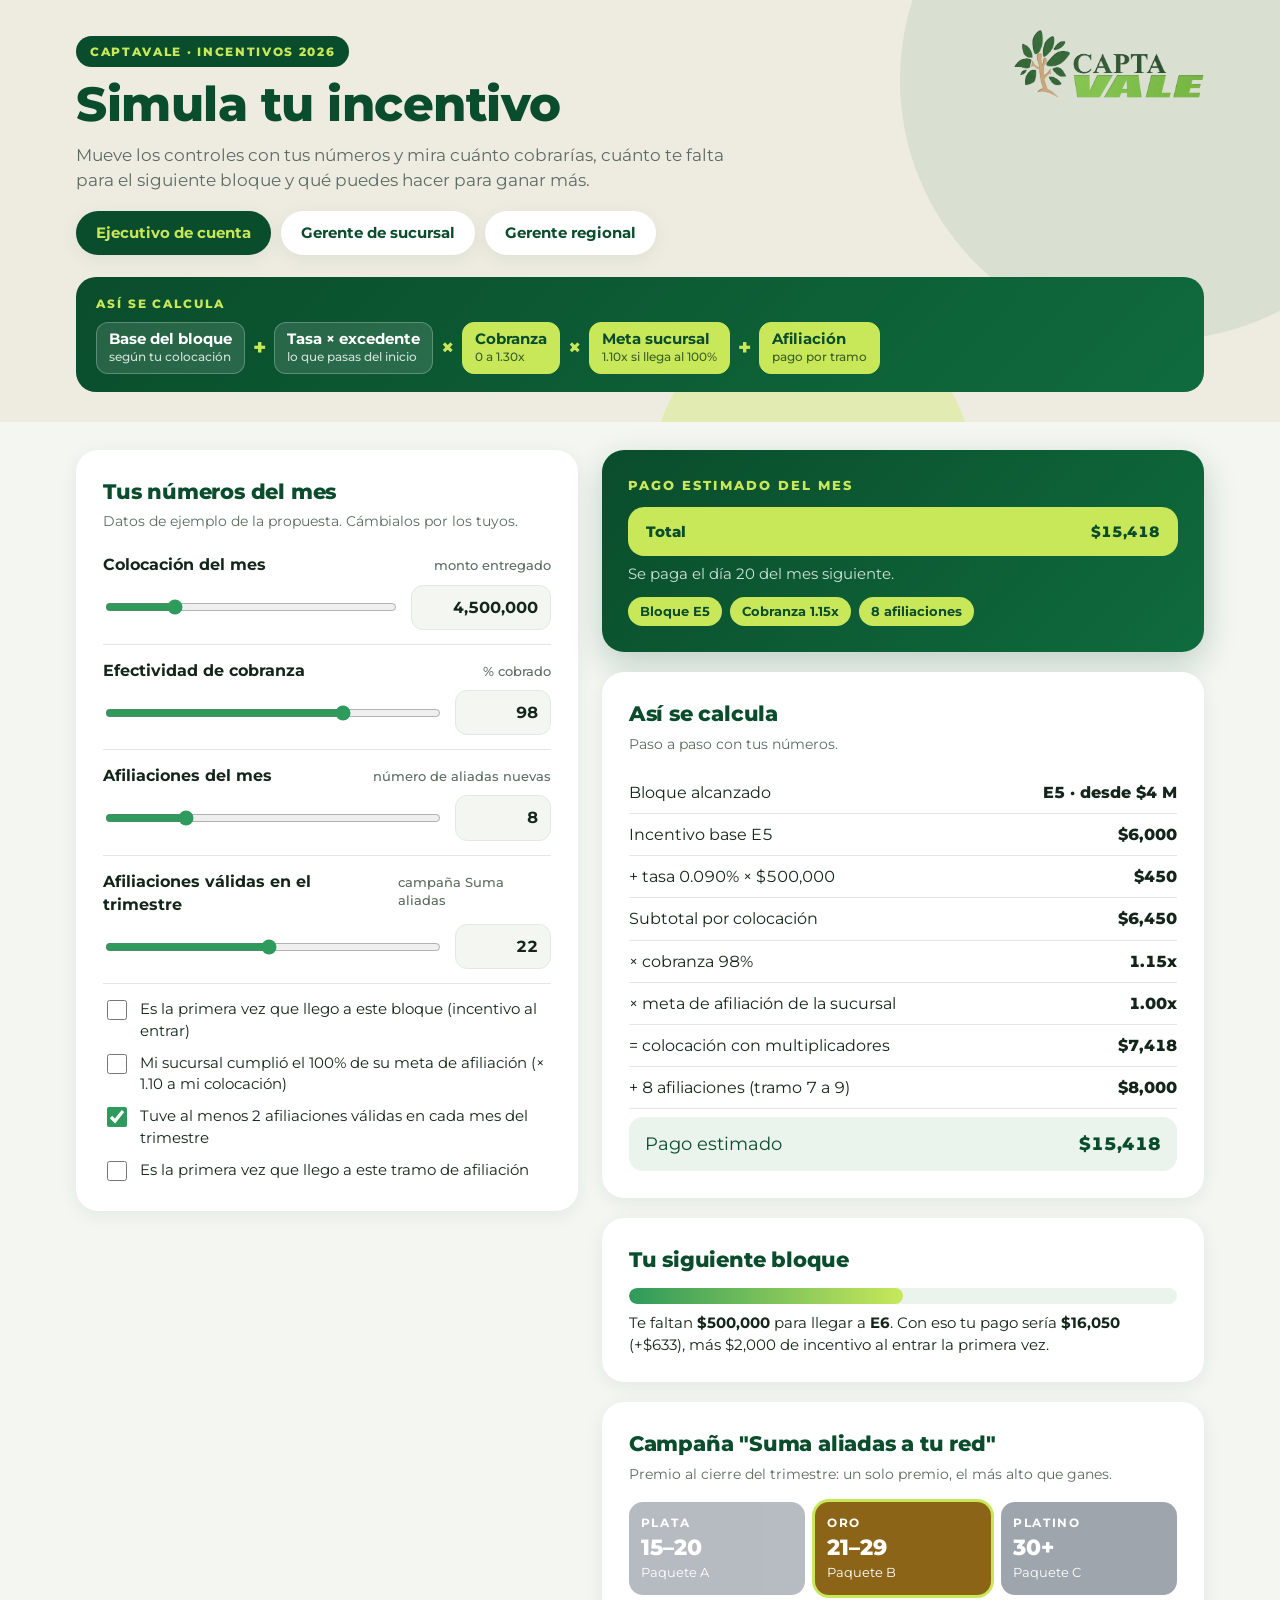
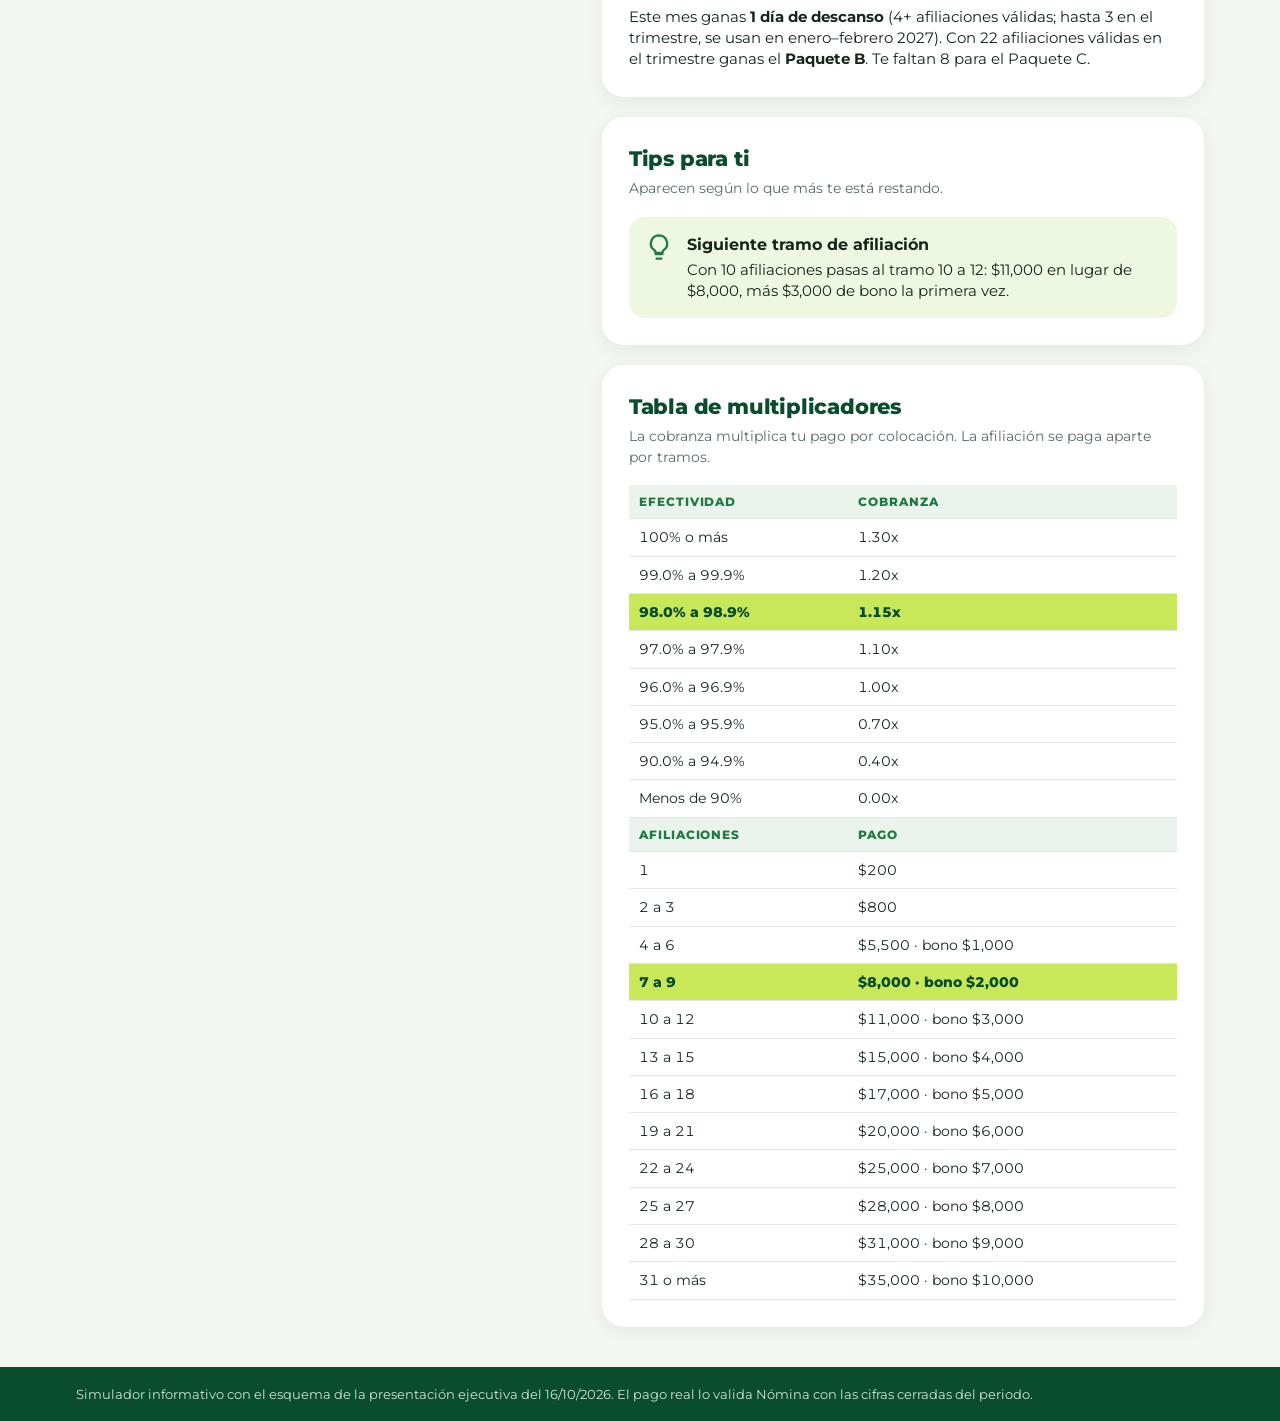
==== index.html @ 17f39220 "Actualiza simulador al esquema del 16/10/2026 y nuevo diseño - Prefijo R para bloques del regional y" ====
<!doctype html>
<html lang="es">
<head>
<meta charset="utf-8">
<meta name="viewport" content="width=device-width, initial-scale=1, viewport-fit=cover">
<title>Simulador Captavale</title>
<meta name="claude:viewport-fit-sides" content="cover">
<link rel="preconnect" href="https://fonts.googleapis.com">
<link rel="stylesheet" href="https://fonts.googleapis.com/css2?family=Montserrat:wght@400;500;600;700;800&display=swap">
<style>
/* Look de las infografías Captavale: encabezado crema con círculos y logo, fórmula en barra verde, tarjetas blancas con sombra suave y resultado tipo recibo. */
:root{
  --deep:#0A4D2C; --brand-2:#1F7A45; --mid:#2E9A5B; --lime:#C8E85A; --cream:#EEECE1; --on-brand:#FFFFFF; --on-brand-soft:#CFE3D6;
  --bg:#F3F6F1; --surface:#FFFFFF; --surface-2:#EAF4EC; --ink:#14261B; --muted:#5B6B62; --line:#E3E9E2; --title:#0A4D2C;
  --good:#1E7B4B; --warn:#8A5A00; --warn-bg:#FCEFD6; --bad:#B42318; --bad-bg:#FDECEA; --tip-bg:#EEF7E0; --shadow:0 4px 18px rgba(10,77,44,.07);
  --font:'Montserrat', 'Segoe UI', system-ui, sans-serif;
}
@media (prefers-color-scheme: dark){:root:not([data-theme="light"]){
  --deep:#0B3A22; --brand-2:#5FD08F; --mid:#3DB56A; --cream:#17281E; --on-brand:#F1F8F3; --on-brand-soft:#A9CDB6;
  --bg:#0C1712; --surface:#13241A; --surface-2:#1B3325; --ink:#E6F2EA; --muted:#9DB8A6; --line:#26412F; --title:#C8E85A;
  --good:#5FD08F; --warn:#F2C46B; --warn-bg:#3A2E12; --bad:#FF8A80; --bad-bg:#3D1A17; --tip-bg:#1F3320; --shadow:none; color-scheme:dark}}
:root[data-theme="dark"]{
  --deep:#0B3A22; --brand-2:#5FD08F; --mid:#3DB56A; --cream:#17281E; --on-brand:#F1F8F3; --on-brand-soft:#A9CDB6;
  --bg:#0C1712; --surface:#13241A; --surface-2:#1B3325; --ink:#E6F2EA; --muted:#9DB8A6; --line:#26412F; --title:#C8E85A;
  --good:#5FD08F; --warn:#F2C46B; --warn-bg:#3A2E12; --bad:#FF8A80; --bad-bg:#3D1A17; --tip-bg:#1F3320; --shadow:none; color-scheme:dark}
*{box-sizing:border-box}
body{background:var(--bg);color:var(--ink);font-family:var(--font);font-size:16px;line-height:1.45}
.wrap{max-width:1160px;margin:0 auto;padding-left:max(16px, env(safe-area-inset-left, 0px));padding-right:max(16px, env(safe-area-inset-right, 0px))}
header{position:relative;background:var(--cream);overflow:hidden}
header .c1{position:absolute;right:-140px;top:-180px;width:520px;height:520px;border-radius:50%;background:var(--brand-2);opacity:.10;pointer-events:none}
header .c2{position:absolute;right:24%;bottom:-210px;width:320px;height:320px;border-radius:50%;background:var(--lime);opacity:.35;pointer-events:none}
header .wrap{position:relative;padding-block:36px 30px;display:flex;flex-direction:column;gap:12px}
.logo{position:absolute;right:max(16px, env(safe-area-inset-right, 0px));top:30px;width:190px;height:auto}
@media (max-width:640px){.logo{position:static;width:150px;order:-1}}
.chip{align-self:flex-start;background:var(--deep);color:var(--lime);font-weight:800;font-size:12px;letter-spacing:.14em;padding:7px 14px;border-radius:999px;text-transform:uppercase}
h1{margin:0;font-size:clamp(30px,4.8vw,48px);font-weight:800;line-height:1.08;letter-spacing:-.5px;color:var(--title);text-wrap:balance;max-width:16ch}
header p{margin:0;color:var(--muted);max-width:60ch;font-size:17px}
.tabs{display:flex;gap:10px;flex-wrap:wrap;margin-top:6px}
.tab{font:inherit;font-weight:700;font-size:15px;border:0;background:var(--surface);color:var(--title);padding:11px 20px;border-radius:999px;cursor:pointer;min-height:44px;box-shadow:var(--shadow)}
.tab[aria-pressed="true"]{background:var(--deep);color:var(--lime)}
.tab:focus-visible,button:focus-visible,input:focus-visible{outline:3px solid var(--mid);outline-offset:2px}
.formula{background:linear-gradient(135deg,#0A4D2C 0%,#0F6B3D 100%);border-radius:20px;padding:18px 20px;color:#fff;margin-top:10px}
.formula .lbl{font-size:12px;font-weight:800;letter-spacing:.16em;color:var(--lime)}
.ftoks{display:flex;align-items:center;flex-wrap:wrap;gap:8px;margin-top:10px}
.tok{background:rgba(255,255,255,.12);border:1.5px solid rgba(255,255,255,.25);border-radius:12px;padding:8px 12px;font-size:14.5px;font-weight:700;line-height:1.2}
.tok small{display:block;font-size:12px;font-weight:500;color:#CFE3D6;margin-top:2px}
.tok.l{background:#C8E85A;color:#0A4D2C;border-color:#C8E85A} .tok.l small{color:#3C5E28}
.op{font-size:22px;font-weight:800;color:#C8E85A}
main .wrap{padding-block:28px 40px;display:grid;grid-template-columns:minmax(0,5fr) minmax(0,6fr);gap:24px;align-items:start}
@media (max-width:820px){main .wrap{grid-template-columns:minmax(0,1fr)}}
.card{background:var(--surface);border-radius:22px;padding:26px;box-shadow:var(--shadow);border:1px solid transparent}
.card h2{margin:0 0 4px;font-size:21px;font-weight:800;color:var(--title);letter-spacing:-.2px}
.hint{margin:0 0 18px;color:var(--muted);font-size:14px}
.field{display:flex;flex-direction:column;gap:8px;padding-block:14px;border-top:1px solid var(--line)}
.field:first-of-type{border-top:0;padding-top:4px}
.field label{font-weight:700;display:flex;justify-content:space-between;gap:12px;align-items:baseline}
.field label small{font-weight:500;color:var(--muted);font-size:13px}
.row{display:flex;gap:12px;align-items:center}
.row input[type=range]{flex:1;min-width:0;accent-color:var(--mid);height:28px}
.num{width:140px;flex:none;font:inherit;font-weight:700;font-variant-numeric:tabular-nums;padding:10px 12px;border-radius:12px;border:1.5px solid var(--line);background:var(--bg);color:var(--ink);text-align:right}
.num.short{width:96px}
.checks{display:flex;flex-direction:column;gap:10px;padding-top:14px;border-top:1px solid var(--line)}
.check{display:flex;gap:10px;align-items:flex-start;font-size:15px;cursor:pointer}
.check input{width:20px;height:20px;accent-color:var(--mid);flex:none;margin-top:2px}
.result{display:flex;flex-direction:column;gap:20px}
.hero{background:linear-gradient(135deg,#0A4D2C 0%,#0F6B3D 100%);color:#fff;border-radius:22px;padding:26px;display:flex;flex-direction:column;gap:8px;box-shadow:0 12px 32px rgba(10,77,44,.22)}
.hero .lbl{color:#C8E85A;font-size:13px;font-weight:800;letter-spacing:.16em;text-transform:uppercase}
.hero .totalbox{background:#C8E85A;color:#0A4D2C;border-radius:16px;padding:14px 18px;display:flex;justify-content:space-between;align-items:center;gap:12px;margin-top:4px}
.hero .totalbox span{font-weight:800;font-size:15px}
.hero .big{font-size:clamp(38px,6.5vw,56px);font-weight:800;line-height:1;font-variant-numeric:tabular-nums}
.hero .sub{color:#CFE3D6;font-size:14.5px}
.pills{display:flex;gap:8px;flex-wrap:wrap;margin-top:4px}
.pill{font-size:13px;font-weight:700;padding:5px 12px;border-radius:999px;background:rgba(255,255,255,.14);color:#fff}
.pill.ok{background:#C8E85A;color:#0A4D2C}
.pill.warn{background:#F2C46B;color:#3A2700}
.pill.bad{background:#FFB4AB;color:#5C0F0A}
.breakdown{display:flex;flex-direction:column}
.line{display:flex;justify-content:space-between;gap:16px;padding:9px 0;border-bottom:1px solid var(--line);font-variant-numeric:tabular-nums}
.line span:last-child{font-weight:800;white-space:nowrap}
.line.total{border-bottom:0;margin-top:8px;padding:14px 16px;font-size:18px;background:var(--surface-2);border-radius:14px;color:var(--title)}
.line.muted{color:var(--muted)}
.progress{display:flex;flex-direction:column;gap:8px}
.bar{height:16px;background:var(--surface-2);border-radius:999px;overflow:hidden}
.bar i{display:block;height:100%;background:linear-gradient(90deg,var(--mid),var(--lime));border-radius:999px;transition:width .25s}
.progress p{margin:0;font-size:15px}
.tips{display:flex;flex-direction:column;gap:12px}
.tip{display:flex;gap:14px;align-items:flex-start;padding:16px;border-radius:16px;background:var(--tip-bg)}
.tip.warn{background:var(--warn-bg)}
.tip.bad{background:var(--bad-bg)}
.tip svg{flex:none;width:28px;height:28px;color:var(--brand-2)}
.tip.warn svg{color:var(--warn)} .tip.bad svg{color:var(--bad)}
.tip h3{margin:0 0 4px;font-size:16px}
.tip p{margin:0;font-size:14.5px;color:var(--ink)}
.tip ul{margin:6px 0 0;padding-left:18px;font-size:14.5px}
.mtable{width:100%;border-collapse:separate;border-spacing:0;font-size:14px;font-variant-numeric:tabular-nums}
.mtable th,.mtable td{padding:8px 10px;text-align:left;border-bottom:1px solid var(--line)}
.mtable th{color:var(--brand-2);font-weight:800;font-size:12px;text-transform:uppercase;letter-spacing:.08em;background:var(--surface-2)}
.mtable tr.on td{background:#C8E85A;color:#0A4D2C;font-weight:800}
.scroll{overflow-x:auto}
.tiers{display:grid;grid-template-columns:repeat(3,1fr);gap:10px;margin-top:6px}
.tier{border-radius:14px;padding:12px;color:#fff;opacity:.45}
.tier.on{opacity:1;box-shadow:0 0 0 3px #C8E85A}
.tier b{display:block;font-size:12px;letter-spacing:.14em}
.tier span{display:block;font-size:22px;font-weight:800;line-height:1.1;margin-top:4px}
.tier small{font-size:12.5px}
.camp-note{margin:12px 0 0;font-size:14.5px}
footer{background:var(--deep);color:#CFE3D6}
footer .wrap{padding-block:18px;font-size:13px}
@media (prefers-reduced-motion:reduce){.bar i{transition:none}}
</style>
<style>body{margin:0}[hidden]{display:none!important}</style>
</head>
<body>


<header>
  <div class="c1"></div><div class="c2"></div>
  <div class="wrap">
    <img class="logo" src="assets/logo.png" alt="Captavale">
    <span class="chip">Captavale · Incentivos 2026</span>
    <h1>Simula tu incentivo</h1>
    <p>Mueve los controles con tus números y mira cuánto cobrarías, cuánto te falta para el siguiente bloque y qué puedes hacer para ganar más.</p>
    <div class="tabs" role="group" aria-label="Puesto">
      <button class="tab" type="button" data-role="ej" aria-pressed="true">Ejecutivo de cuenta</button>
      <button class="tab" type="button" data-role="ge" aria-pressed="false">Gerente de sucursal</button>
      <button class="tab" type="button" data-role="re" aria-pressed="false">Gerente regional</button>
    </div>
    <div class="formula" aria-label="Fórmula del cálculo"><div class="lbl">ASÍ SE CALCULA</div><div class="ftoks" id="ftoks"></div></div>
  </div>
</header>

<main>
  <div class="wrap">
    <form class="card" id="form" autocomplete="off">
      <h2 id="formTitle">Tus números del mes</h2>
      <p class="hint" id="formHint">Datos de ejemplo. Cámbialos por los tuyos.</p>

      <div class="field">
        <label for="colNum"><span id="colLabel">Colocación del mes</span><small id="colSmall">monto entregado</small></label>
        <div class="row"><input type="range" id="colRange" aria-label="Colocación"><input class="num" id="colNum" inputmode="numeric"></div>
      </div>
      <div class="field">
        <label for="cobNum">Efectividad de cobranza <small>% cobrado</small></label>
        <div class="row"><input type="range" id="cobRange" min="80" max="105" step="0.1" aria-label="Cobranza"><input class="num short" id="cobNum" inputmode="decimal"></div>
      </div>
      <div class="field" id="afNField">
        <label for="afNNum">Afiliaciones del mes <small>número de aliadas nuevas</small></label>
        <div class="row"><input type="range" id="afNRange" min="0" max="35" step="1" aria-label="Afiliaciones"><input class="num short" id="afNNum" inputmode="numeric"></div>
      </div>
      <div class="field" id="afTField">
        <label for="afTNum">Afiliaciones válidas en el trimestre <small>campaña Suma aliadas</small></label>
        <div class="row"><input type="range" id="afTRange" min="0" max="45" step="1" aria-label="Afiliaciones del trimestre"><input class="num short" id="afTNum" inputmode="numeric"></div>
      </div>
      <div class="field" id="afPField">
        <label for="afPNum">Cumplimiento de afiliación <small>% de la meta</small></label>
        <div class="row"><input type="range" id="afPRange" min="80" max="110" step="1" aria-label="Afiliación"><input class="num short" id="afPNum" inputmode="decimal"></div>
      </div>
      <div class="field" id="rentField">
        <label for="rentNum">Rentabilidad acumulada <small>candado: 15% o más</small></label>
        <div class="row"><input type="range" id="rentRange" min="0" max="40" step="0.5" aria-label="Rentabilidad"><input class="num short" id="rentNum" inputmode="decimal"></div>
      </div>
      <div class="field" id="audField">
        <label for="audNum">Evaluación de auditoría <small>candado: 95% o más</small></label>
        <div class="row"><input type="range" id="audRange" min="70" max="100" step="1" aria-label="Auditoría"><input class="num short" id="audNum" inputmode="decimal"></div>
      </div>

      <div class="checks">
        <label class="check" id="firstBlockWrap"><input type="checkbox" id="firstBlock"><span id="firstBlockTxt">Es la primera vez que llego a este bloque</span></label>
        <label class="check" id="sucWrap"><input type="checkbox" id="sucMeta"><span>Mi sucursal cumplió el 100% de su meta de afiliación (× 1.10 a mi colocación)</span></label>
        <label class="check" id="min2Wrap"><input type="checkbox" id="min2" checked><span>Tuve al menos 2 afiliaciones válidas en cada mes del trimestre</span></label>
        <label class="check" id="firstAfWrap"><input type="checkbox" id="firstAf"><span>Es la primera vez que llego a este tramo de afiliación</span></label>
        <label class="check" id="oldWrap"><input type="checkbox" id="oldBranch" checked><span>La sucursal tiene más de 1 año (aplica el candado de rentabilidad)</span></label>
      </div>
    </form>

    <section class="result" aria-live="polite">
      <div class="hero">
        <span class="lbl" id="heroLbl">Pago estimado del mes</span>
        <div class="totalbox"><span id="totLbl">Total</span><span class="big" id="total">$0</span></div>
        <span class="sub" id="heroSub"></span>
        <div class="pills" id="pills"></div>
      </div>

      <div class="card">
        <h2>Así se calcula</h2>
        <p class="hint">Paso a paso con tus números.</p>
        <div class="breakdown" id="breakdown"></div>
      </div>

      <div class="card progress">
        <h2>Tu siguiente bloque</h2>
        <div class="bar" role="img" id="barWrap" aria-label="Avance dentro del bloque"><i id="bar" style="width:0%"></i></div>
        <p id="nextTxt"></p>
      </div>

      <div class="card" id="campCard">
        <h2>Campaña "Suma aliadas a tu red"</h2>
        <p class="hint">Premio al cierre del trimestre: un solo premio, el más alto que ganes.</p>
        <div class="tiers">
          <div class="tier" id="tA" style="background:#5F6B78"><b>PLATA</b><span>15–20</span><small>Paquete A</small></div>
          <div class="tier" id="tB" style="background:#8C6418"><b>ORO</b><span>21–29</span><small>Paquete B</small></div>
          <div class="tier" id="tC" style="background:#2B3A4A"><b>PLATINO</b><span>30+</span><small>Paquete C</small></div>
        </div>
        <p class="camp-note" id="campTxt"></p>
      </div>

      <div class="card">
        <h2>Tips para ti</h2>
        <p class="hint">Aparecen según lo que más te está restando.</p>
        <div class="tips" id="tips"></div>
      </div>

      <div class="card">
        <h2>Tabla de multiplicadores</h2>
        <p class="hint" id="multHint"></p>
        <div class="scroll"><table class="mtable" id="mtable"></table></div>
      </div>
    </section>
  </div>
</main>
<footer><div class="wrap">Simulador informativo con el esquema de la presentación ejecutiva del 16/10/2026. El pago real lo valida Nómina con las cifras cerradas del periodo.</div></footer>

<script>
(function(){
  const fmt = v => '$' + Math.round(v).toLocaleString('en-US');
  const fmtM = v => '$' + (v/1e6).toLocaleString('en-US',{maximumFractionDigits:2}) + ' M';
  const pct = v => (Math.round(v*1000)/10).toString().replace(/\.0$/,'') ;

  // ---------------- Tablas del esquema
  const EJ = {
    code:'E', step:1e6, period:'mes',
    base:[250,1000,2000,3500,6000,7000,8000,11000,13000,15000,16000,20000,22000,24000,26000,35000],
    tasa:[.0008,.0008,.0008,.0009,.0009,.0010,.0010,.0011,.0011,.0012,.0012,.0013,.0013,.0014,.0015,.0015],
    entra:[500,1000,1000,1000,1000,2000,2000,2000,2000,2000,4000,4000,4000,6000,6000,8000]
  };
  const GE = {
    code:'G', step:2e6, period:'mes',
    base:[0,1000,2000,3500,5500,9000,10500,12500,15000,18000,21000,25000,29000,36000,42500,50000],
    tasa:[.00026,.00027,.00029,.00030,.00031,.00033,.00034,.00036,.00038,.00039,.00041,.00043,.00045,.00047,.00050,.00052],
    entra:[500,500,500,1000,1000,1000,2000,2000,2000,3000,3000,4000,4000,6000,6000,0]
  };
  const RE = {
    code:'R', step:15e6, period:'trimestre',
    base:[5000,7750,11150,15050,19600,24650,30350,36550,43400,50900,58900,67550,76850,86800,97400,108500,120250,132650,145700,159400,173750],
    tasa:[.00015,.00016,.00016,.00017,.00017,.00018,.00018,.00019,.00020,.00020,.00021,.00022,.00023,.00024,.00024,.00025,.00026,.00027,.00028,.00029,.00030],
    entra:null
  };
  const EFF = [[100,'100% o más',1.30,1.30],[99,'99.0% a 99.9%',1.20,1.00],[98,'98.0% a 98.9%',1.15,0.95],[97,'97.0% a 97.9%',1.10,0.90],
               [96,'96.0% a 96.9%',1.00,0.85],[95,'95.0% a 95.9%',0.70,0.80],[90,'90.0% a 94.9%',0.40,0.70],[-1,'Menos de 90%',0,0.50]];
  const effRow = p => EFF.findIndex(r => p >= r[0]);
  const AF = [[1,1,200,0],[2,3,800,0],[4,6,5500,1000],[7,9,8000,2000],[10,12,11000,3000],[13,15,15000,4000],[16,18,17000,5000],
              [19,21,20000,6000],[22,24,25000,7000],[25,27,28000,8000],[28,30,31000,9000],[31,Infinity,35000,10000]];
  const afTramo = n => AF.find(t => n >= t[0] && n <= t[1]) || null;
  const afLabel = t => t[1] === Infinity ? t[0] + ' o más' : (t[0] === t[1] ? String(t[0]) : t[0] + ' a ' + t[1]);

  const ROLES = {
    ej:{tbl:EJ, title:'Tus números del mes', col:'Colocación del mes', colSmall:'monto entregado', colMax:20e6, colStep:50000,
        hero:'Pago estimado del mes', firstTxt:'Es la primera vez que llego a este bloque (incentivo al entrar)',
        sample:{col:4500000,cob:98,afN:8,afT:22,afP:100,rent:25,aud:96}},
    ge:{tbl:GE, title:'Los números de tu sucursal', col:'Colocación de la sucursal', colSmall:'suma de tus ejecutivos en el mes', colMax:40e6, colStep:100000,
        hero:'Pago estimado del mes', firstTxt:'Es la primera vez que la sucursal llega a este bloque (salto al entrar)',
        sample:{col:10500000,cob:97,afN:8,afT:22,afP:100,rent:25,aud:96}},
    re:{tbl:RE, title:'Los números de tu región', col:'Colocación del trimestre', colSmall:'suma de 3 meses de la región', colMax:330e6, colStep:500000,
        hero:'Pago estimado del trimestre', firstTxt:'',
        sample:{col:125000000,cob:99,afN:8,afT:22,afP:99,rent:16,aud:96}}
  };

  const FORMULA = {
    ej:[['Base del bloque','según tu colocación',0],'+',['Tasa × excedente','lo que pasas del inicio',0],'×',['Cobranza','0 a 1.30x',1],'×',['Meta sucursal','1.10x si llega al 100%',1],'+',['Afiliación','pago por tramo',1]],
    ge:[['Base del bloque','colocación de la sucursal',0],'+',['Tasa × excedente','lo que pasa del inicio',0],'×',['Cobranza','0 a 1.30x',1],'×',['Afiliación','0.50 a 1.30x',1],'→',['Candados','rentabilidad y auditoría',0]],
    re:[['Base del bloque','colocación del trimestre',0],'+',['Tasa × excedente','lo que pasa del inicio',0],'×',['Cobranza','0 a 1.30x',1],'×',['Afiliación','0.50 a 1.30x',1],'→',['Candados','rentabilidad y auditoría',0]]
  };
  let role = 'ej';
  try { const r = localStorage.getItem('captavale-sim-role'); if (r && ROLES[r]) role = r; } catch(e){}
  const $ = id => document.getElementById(id);
  const pairs = [['colRange','colNum'],['cobRange','cobNum'],['afNRange','afNNum'],['afTRange','afTNum'],['afPRange','afPNum'],['rentRange','rentNum'],['audRange','audNum']];

  function blockOf(t, amt){
    let i = Math.min(Math.floor(Math.max(amt,0) / t.step), t.base.length - 1);
    return i;
  }
  function colPay(t, i, amt){ return t.base[i] + t.tasa[i] * (Math.max(amt,0) - i * t.step); }

  function setRole(r){
    role = r;
    try { localStorage.setItem('captavale-sim-role', r); } catch(e){}
    document.querySelectorAll('.tab').forEach(b => b.setAttribute('aria-pressed', String(b.dataset.role === r)));
    const R = ROLES[r];
    $('formTitle').textContent = R.title;
    $('colLabel').textContent = R.col; $('colSmall').textContent = R.colSmall;
    $('colRange').max = R.colMax; $('colRange').step = R.colStep; $('colRange').min = 0;
    $('heroLbl').textContent = R.hero;
    $('afNField').hidden = r !== 'ej';
    $('afTField').hidden = r !== 'ej';
    $('sucWrap').hidden = r !== 'ej';
    $('min2Wrap').hidden = r !== 'ej';
    $('campCard').hidden = r !== 'ej';
    $('ftoks').innerHTML = FORMULA[r].map(x => typeof x === 'string' ? `<span class="op">${x}</span>` : `<div class="tok${x[2]?' l':''}">${x[0]}<small>${x[1]}</small></div>`).join('');
    $('afPField').hidden = r === 'ej';
    $('rentField').hidden = r === 'ej';
    $('audField').hidden = r === 'ej';
    $('firstAfWrap').hidden = r !== 'ej';
    $('oldWrap').hidden = r !== 'ge';
    $('firstBlockWrap').hidden = r === 're';
    $('firstBlockTxt').textContent = R.firstTxt;
    const s = R.sample;
    setVal('col', s.col); setVal('cob', s.cob); setVal('afN', s.afN); setVal('afT', s.afT); setVal('afP', s.afP); setVal('rent', s.rent); setVal('aud', s.aud);
    $('firstBlock').checked = false; $('firstAf').checked = false; $('sucMeta').checked = false; $('min2').checked = true;
    $('formHint').textContent = 'Datos de ejemplo de la propuesta. Cámbialos por los tuyos.';
    calc();
  }
  function setVal(k, v){
    const rng = $(k+'Range'), num = $(k+'Num');
    rng.value = v;
    num.value = k === 'col' ? Math.round(v).toLocaleString('en-US') : String(v);
  }
  function getVal(k){
    const raw = String($(k+'Num').value).replace(/[^0-9.]/g,'');
    const v = parseFloat(raw);
    return isNaN(v) ? 0 : v;
  }

  const ICON = {
    tip:'<svg viewBox="0 0 24 24" fill="none" stroke="currentColor" stroke-width="2" stroke-linecap="round" stroke-linejoin="round" aria-hidden="true"><path d="M9 18h6M10 22h4M12 2a7 7 0 0 0-4 12.7c.6.5 1 1.3 1 2.1V17h6v-.2c0-.8.4-1.6 1-2.1A7 7 0 0 0 12 2z"/></svg>',
    warn:'<svg viewBox="0 0 24 24" fill="none" stroke="currentColor" stroke-width="2" stroke-linecap="round" stroke-linejoin="round" aria-hidden="true"><path d="M10.3 3.9 1.8 18a2 2 0 0 0 1.7 3h17a2 2 0 0 0 1.7-3L13.7 3.9a2 2 0 0 0-3.4 0z"/><path d="M12 9v4M12 17h.01"/></svg>',
    ok:'<svg viewBox="0 0 24 24" fill="none" stroke="currentColor" stroke-width="2" stroke-linecap="round" stroke-linejoin="round" aria-hidden="true"><circle cx="12" cy="12" r="10"/><path d="m8 12 3 3 5-6"/></svg>'
  };
  function tipHTML(kind, title, body, list){
    const cls = kind === 'ok' || kind === 'tip' ? '' : kind;
    const ic = kind === 'ok' ? ICON.ok : (kind === 'tip' ? ICON.tip : ICON.warn);
    return `<div class="tip ${cls}">${ic}<div><h3>${title}</h3><p>${body}</p>${list ? '<ul>' + list.map(x => '<li>' + x + '</li>').join('') + '</ul>' : ''}</div></div>`;
  }
  const TIPS_COB = ['Llama o visita 2 días antes de cada vencimiento, sobre todo en el primer pago.',
                    'Revisa tu cartera cada día: un atraso de 1 día se arregla hoy.',
                    'Antes de colocar, valida domicilio, referencias y cuánto puede pagar la aliada.'];
  const TIPS_AF = ['Busca en tiendas, venta por catálogo y emprendedoras de tu zona.',
                   'Pide referidas a tus mejores aliadas: una aliada que paga bien recomienda a otras igual.',
                   'Mide tu avance cada semana; no esperes al día 30.'];
  const TIPS_GE_AF = ['Revisa cada semana el avance de afiliación de cada ejecutivo.',
                      'Acompaña a quien lleva menos de 4 afiliaciones: con 4 al mes ya está en el 10% superior.',
                      'Activa a las aliadas nuevas en sus primeros 30 días.'];

  function calc(){
    const R = ROLES[role], t = R.tbl;
    const col = getVal('col'), cob = getVal('cob'), afN = Math.floor(getVal('afN')), afT = Math.floor(getVal('afT')), smul = (role === 'ej' && $('sucMeta').checked) ? 1.10 : 1.00, afP = getVal('afP'), rent = getVal('rent'), aud = getVal('aud');
    const i = blockOf(t, col), code = t.code + (i+1);
    const desde = i * t.step, extraAmt = Math.max(col - desde, 0);
    const base = t.base[i], extra = t.tasa[i] * extraAmt, sub = base + extra;
    const ci = effRow(cob), cm = EFF[ci][2];
    const ai = effRow(afP), am = EFF[ai][3];
    const lines = [];
    const tips = [];
    const pills = [];
    let total = 0, candadosOk = true;

    lines.push(['Bloque alcanzado', code + ' · desde ' + fmtM(desde)]);
    lines.push(['Incentivo base ' + code, fmt(base)]);
    lines.push(['+ tasa ' + (t.tasa[i]*100).toFixed(t.tasa[i] < .001 ? 3 : 2) + '% × ' + fmt(extraAmt), fmt(extra)]);
    lines.push(['Subtotal por colocación', fmt(sub), 'b']);
    lines.push(['× cobranza ' + pct(cob/100) + '%', cm.toFixed(2) + 'x']);

    let afPay = 0, tr = null, entra = 0, bonoAf = 0;
    if (role === 'ej'){
      const colPart = Math.round(sub * cm * smul * 100) / 100;
      tr = afTramo(afN); afPay = tr ? tr[2] : 0;
      lines.push(['× meta de afiliación de la sucursal', smul.toFixed(2) + 'x']);
      lines.push(['= colocación con multiplicadores', fmt(colPart)]);
      lines.push(['+ ' + afN + ' afiliaciones' + (tr ? ' (tramo ' + afLabel(tr) + ')' : ''), fmt(afPay)]);
      if ($('firstBlock').checked){ entra = t.entra[i]; lines.push(['+ incentivo al entrar a ' + code + ' (una vez)', fmt(entra)]); }
      if ($('firstAf').checked && tr && tr[3]){ bonoAf = tr[3]; lines.push(['+ bono de entrada al tramo (una vez)', fmt(bonoAf)]); }
      total = colPart + afPay + entra + bonoAf;
    } else {
      lines.push(['× afiliación ' + pct(afP/100) + '% de la meta', am.toFixed(2) + 'x']);
      const needRent = role === 're' || $('oldBranch').checked;
      const rentOk = !needRent || rent >= 15, audOk = aud >= 95;
      candadosOk = rentOk && audOk;
      lines.push(['Candados (rentabilidad ' + pct(rent/100) + '%, auditoría ' + pct(aud/100) + '%)', candadosOk ? 'Cumple' : 'No cumple', candadosOk ? '' : 'm']);
      let p = sub * cm * am;
      if (role === 'ge' && $('firstBlock').checked && t.entra[i]){ entra = t.entra[i]; lines.push(['+ salto al entrar a ' + code + ' (una vez)', fmt(entra)]); }
      total = candadosOk ? p + entra : 0;
      if (!candadosOk){
        tips.push(['bad', 'Sin candados no hay pago', (!rentOk ? 'La rentabilidad está en ' + pct(rent/100) + '% y el mínimo es 15%. ' : '') + (!audOk ? 'La auditoría está en ' + pct(aud/100) + '% y el mínimo es 95%. ' : '') + 'Con los candados cumplidos cobrarías ' + fmt(p + entra) + '.',
          ['Revisa gastos y castigos de cartera de la sucursal cada semana.', 'Prepara la auditoría con la lista de puntos revisados y corrige los pendientes antes de la visita.']]);
      }
    }

    $('total').textContent = fmt(total);
    $('heroSub').textContent = role === 're'
      ? 'Se paga al cierre del trimestre. Bono anual de 3 meses si la región supera 20% de rentabilidad (con EBITDA Capta al 85%).'
      : (role === 'ge' ? 'Si tienes varias sucursales, cobras la suma de todas.' : 'Se paga el día 20 del mes siguiente.');
    lines.push(['Pago estimado', fmt(total), 't']);
    $('breakdown').innerHTML = lines.map(l => `<div class="line${l[2]==='t'?' total':''}${l[2]==='m'?' muted':''}"><span>${l[0]}</span><span>${l[1]}</span></div>`).join('');

    // pills
    pills.push(['Bloque ' + code, 'ok']);
    pills.push(['Cobranza ' + cm.toFixed(2) + 'x', cm >= 1 ? 'ok' : (cm > 0 ? 'warn' : 'bad')]);
    if (role === 'ej') pills.push([afN + ' afiliaciones', afN >= 4 ? 'ok' : 'warn']);
    else { pills.push(['Afiliación ' + am.toFixed(2) + 'x', am >= 1 ? 'ok' : (am > 0 ? 'warn' : 'bad')]); pills.push([candadosOk ? 'Candados OK' : 'Candados sin cumplir', candadosOk ? 'ok' : 'bad']); }
    $('pills').innerHTML = pills.map(p => `<span class="pill ${p[1]}">${p[0]}</span>`).join('');

    // siguiente bloque
    const last = i === t.base.length - 1;
    const into = last ? 1 : (col - desde) / t.step;
    $('bar').style.width = Math.max(2, Math.min(100, into*100)) + '%';
    if (last){
      $('nextTxt').innerHTML = 'Estás en el bloque más alto (' + code + '). Cada peso adicional suma ' + (t.tasa[i]*100).toFixed(3) + '% sobre lo que pase de ' + fmtM(desde) + '.';
    } else {
      const falta = (i+1) * t.step - col;
      const nb = t.base[i+1];
      let nextTotal;
      if (role === 'ej') nextTotal = nb * cm * smul + afPay;
      else nextTotal = candadosOk ? nb * cm * am : 0;
      const gain = nextTotal - (role === 'ej' ? sub*cm*smul + afPay : (candadosOk ? sub*cm*am : 0));
      $('nextTxt').innerHTML = `Te faltan <b>${fmt(falta)}</b> para llegar a <b>${t.code}${i+2}</b>. Con eso tu pago sería <b>${fmt(nextTotal)}</b> (${gain >= 0 ? '+' : ''}${fmt(gain)})` +
        (t.entra && t.entra[i+1] ? `, más ${fmt(t.entra[i+1])} ${role==='ej'?'de incentivo al entrar':'de salto al entrar'} la primera vez.` : '.');
      $('barWrap').setAttribute('aria-label', 'Llevas ' + Math.round(into*100) + '% del bloque ' + code);
      if (into >= 0.75) tips.push(['tip', 'Estás muy cerca del siguiente bloque', `Solo te faltan ${fmt(falta)} para ${t.code}${i+2}. Subir de bloque vale más que crecer dentro del bloque.`]);
    }

    // tips de cobranza
    if (cob < 90){
      tips.unshift(['bad', 'Con menos de 90% de cobranza no hay pago por colocación', `Tu cobranza está en ${pct(cob/100)}%. Si llegas a 96%, tu pago por colocación sería ${fmt(sub)}${role==='ej'?'':' antes de afiliación'}.`, TIPS_COB]);
    } else if (cob < 96){
      const at96 = role === 'ej' ? sub * smul + afPay : (candadosOk ? sub * am : 0);
      tips.unshift(['warn', 'Tu cobranza te está restando', `Con ${pct(cob/100)}% tu colocación se multiplica por ${cm.toFixed(2)}. Llegando a 96% cobrarías ${fmt(at96)} en lugar de ${fmt(total - entra - bonoAf)}.`, TIPS_COB]);
    }
    // tips de afiliación
    if (role === 'ej'){
      if (afN < 4){
        const t4 = sub * cm * smul + 5500;
        tips.push(['warn', 'Llega a 4 afiliaciones', `Con ${afN} afiliaciones cobras ${fmt(afPay)}. Con 4 cobrarías ${fmt(5500)} y tu pago subiría a ${fmt(t4)}, más ${fmt(1000)} de bono la primera vez. Con 4 al mes ya estás en el 10% superior.`, TIPS_AF]);
      } else {
        const nt = AF[AF.indexOf(tr) + 1];
        if (nt) tips.push(['tip', 'Siguiente tramo de afiliación', `Con ${nt[0]} afiliaciones pasas al tramo ${afLabel(nt)}: ${fmt(nt[2])} en lugar de ${fmt(afPay)}, más ${fmt(nt[3])} de bono la primera vez.`]);
      }
    } else if (afP < 100){
      const full = candadosOk ? sub * cm * 1.30 : 0;
      tips.push(['warn', 'Llega al 100% de la meta de afiliación', `Con ${pct(afP/100)}% tu pago se multiplica por ${am.toFixed(2)}. Con 100% o más sería × 1.30: ${fmt(full + entra)}.`, role === 'ge' ? TIPS_GE_AF : TIPS_GE_AF.concat(['Pide a cada gerente su plan semanal de afiliación.'])]);
    }
    if (!tips.length) tips.push(['ok', 'Vas muy bien', 'Cobranza y afiliación están en verde. Mantén la cartera sana y busca el siguiente bloque.']);
    $('tips').innerHTML = tips.map(x => tipHTML(x[0], x[1], x[2], x[3])).join('');

    // tabla de multiplicadores
    const showAf = role !== 'ej';
    $('multHint').textContent = showAf ? 'Cobranza y afiliación multiplican tu pago por colocación.' : 'La cobranza multiplica tu pago por colocación. La afiliación se paga aparte por tramos.';
    let h = '<thead><tr><th>Efectividad</th><th>Cobranza</th>' + (showAf ? '<th>Afiliación</th>' : '') + '</tr></thead><tbody>';
    EFF.forEach((r, k) => { h += `<tr class="${k===ci?'on':''}"><td>${r[1]}</td><td>${r[2].toFixed(2)}x</td>${showAf?`<td${k===ai?' style="font-weight:700"':''}>${r[3].toFixed(2)}x</td>`:''}</tr>`; });
    if (!showAf){
      h += '</tbody><thead><tr><th>Afiliaciones</th><th>Pago</th></tr></thead><tbody>';
      AF.forEach(a => { h += `<tr class="${a===tr?'on':''}"><td>${afLabel(a)}</td><td>${fmt(a[2])}${a[3]?' · bono '+fmt(a[3]):''}</td></tr>`; });
    }
    $('mtable').innerHTML = h + '</tbody>';

    // campaña Suma aliadas (ejecutivo)
    if (role === 'ej'){
      const ok2 = $('min2').checked;
      const tier = !ok2 ? null : (afT >= 30 ? 'C' : afT >= 21 ? 'B' : afT >= 15 ? 'A' : null);
      ['A','B','C'].forEach(k => $('t'+k).classList.toggle('on', tier === k));
      const dias = afN >= 4 ? 'Este mes ganas <b>1 día de descanso</b> (4+ afiliaciones válidas; hasta 3 en el trimestre, se usan en enero–febrero 2027).' : `Con ${4 - afN} afiliación${4-afN===1?'':'es'} más este mes ganas 1 día de descanso.`;
      let msg;
      if (!ok2) msg = 'Para el premio del trimestre necesitas al menos 2 afiliaciones válidas en cada mes.';
      else if (tier) msg = `Con ${afT} afiliaciones válidas en el trimestre ganas el <b>Paquete ${tier}</b>.` + (tier !== 'C' ? ` Te faltan ${tier==='A'?21-afT:30-afT} para el Paquete ${tier==='A'?'B':'C'}.` : '') + (afT >= 35 ? ' Ya superas el mínimo de 35 para competir por el <b>viaje para dos</b> del Top 3 nacional.' : '');
      else msg = `Llevas ${afT} afiliaciones válidas en el trimestre. Te faltan ${15 - afT} para el Paquete A (Plata).`;
      $('campTxt').innerHTML = dias + ' ' + msg;
    }
  }

  // enlaces de controles
  pairs.forEach(([r, n]) => {
    const k = r.replace('Range','');
    $(r).addEventListener('input', () => { setVal(k, parseFloat($(r).value)); calc(); });
    $(n).addEventListener('input', () => { const v = getVal(k); $(r).value = v; calc(); });
    $(n).addEventListener('blur', () => setVal(k, getVal(k)));
  });
  ['firstBlock','firstAf','oldBranch','sucMeta','min2'].forEach(id => $(id).addEventListener('change', calc));
  document.querySelectorAll('.tab').forEach(b => b.addEventListener('click', () => setRole(b.dataset.role)));
  $('form').addEventListener('submit', e => e.preventDefault());
  setRole(role);
})();
</script>

</body>
</html>
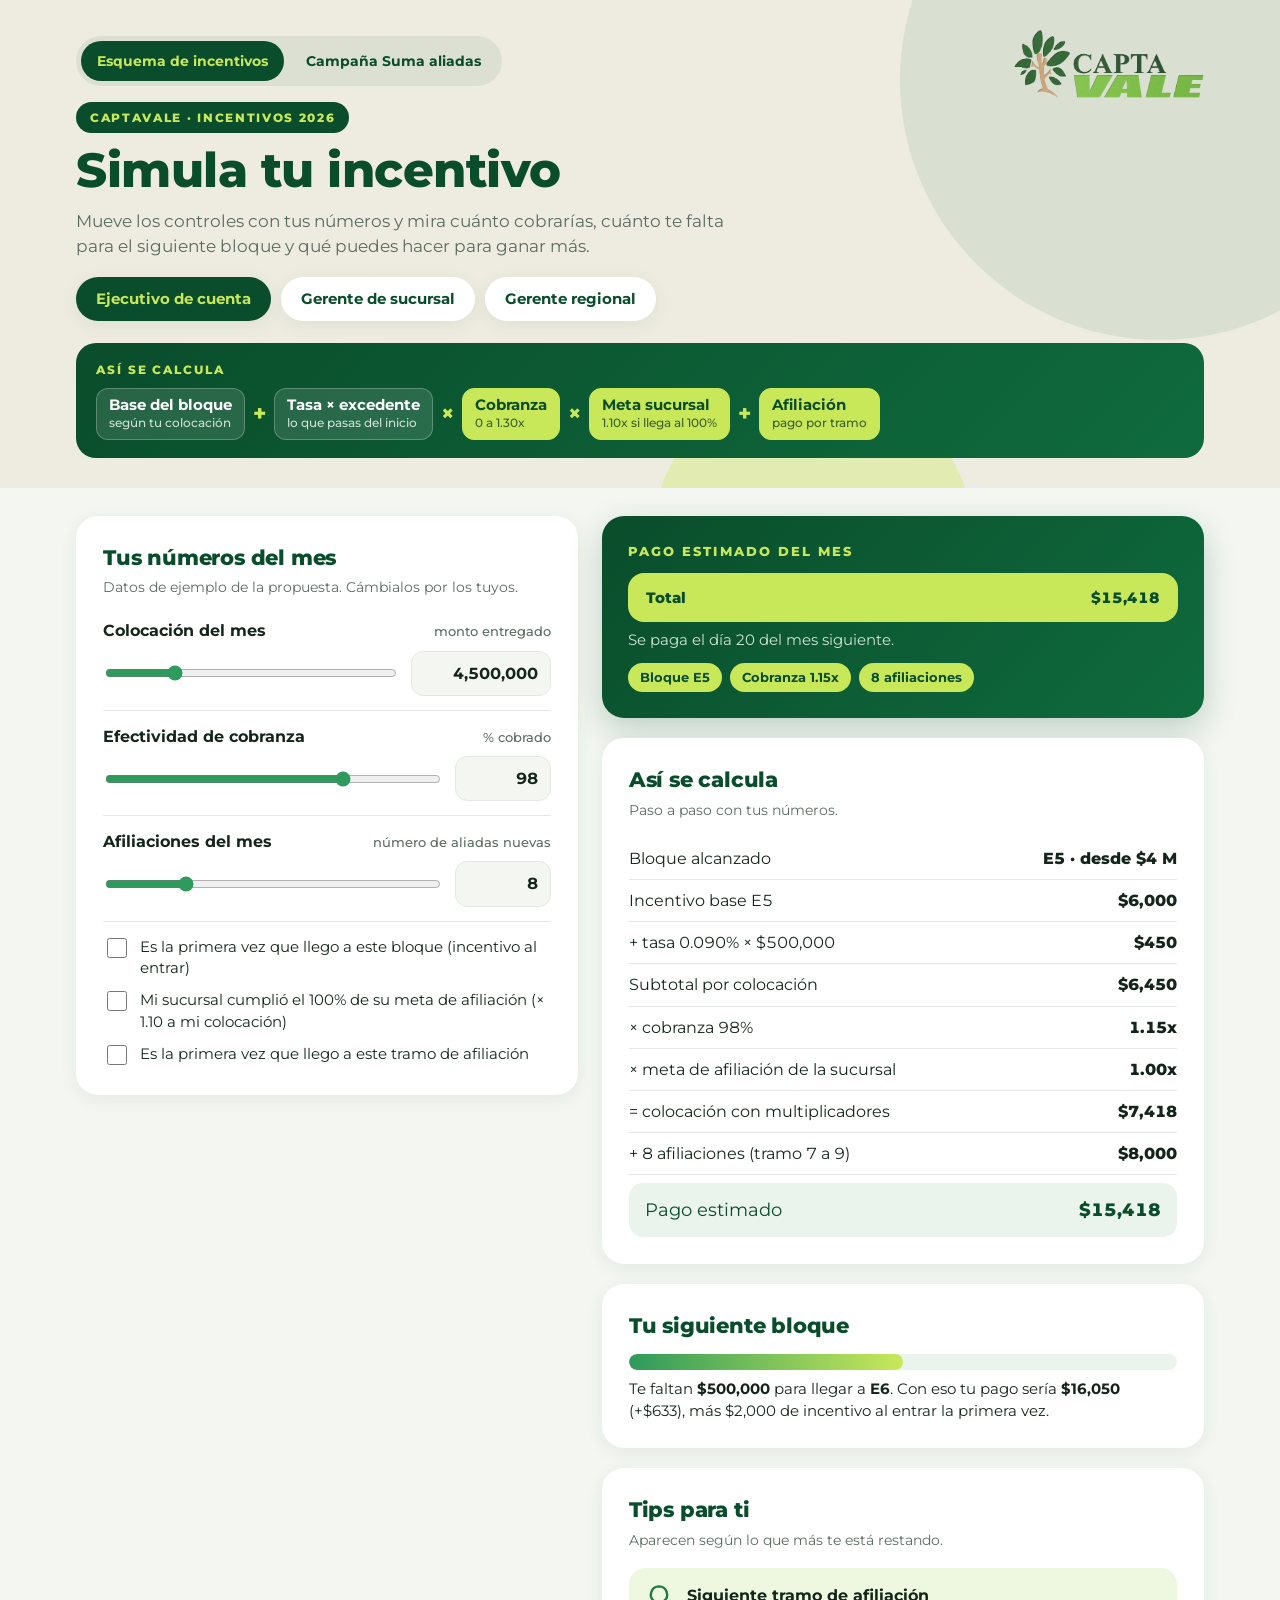
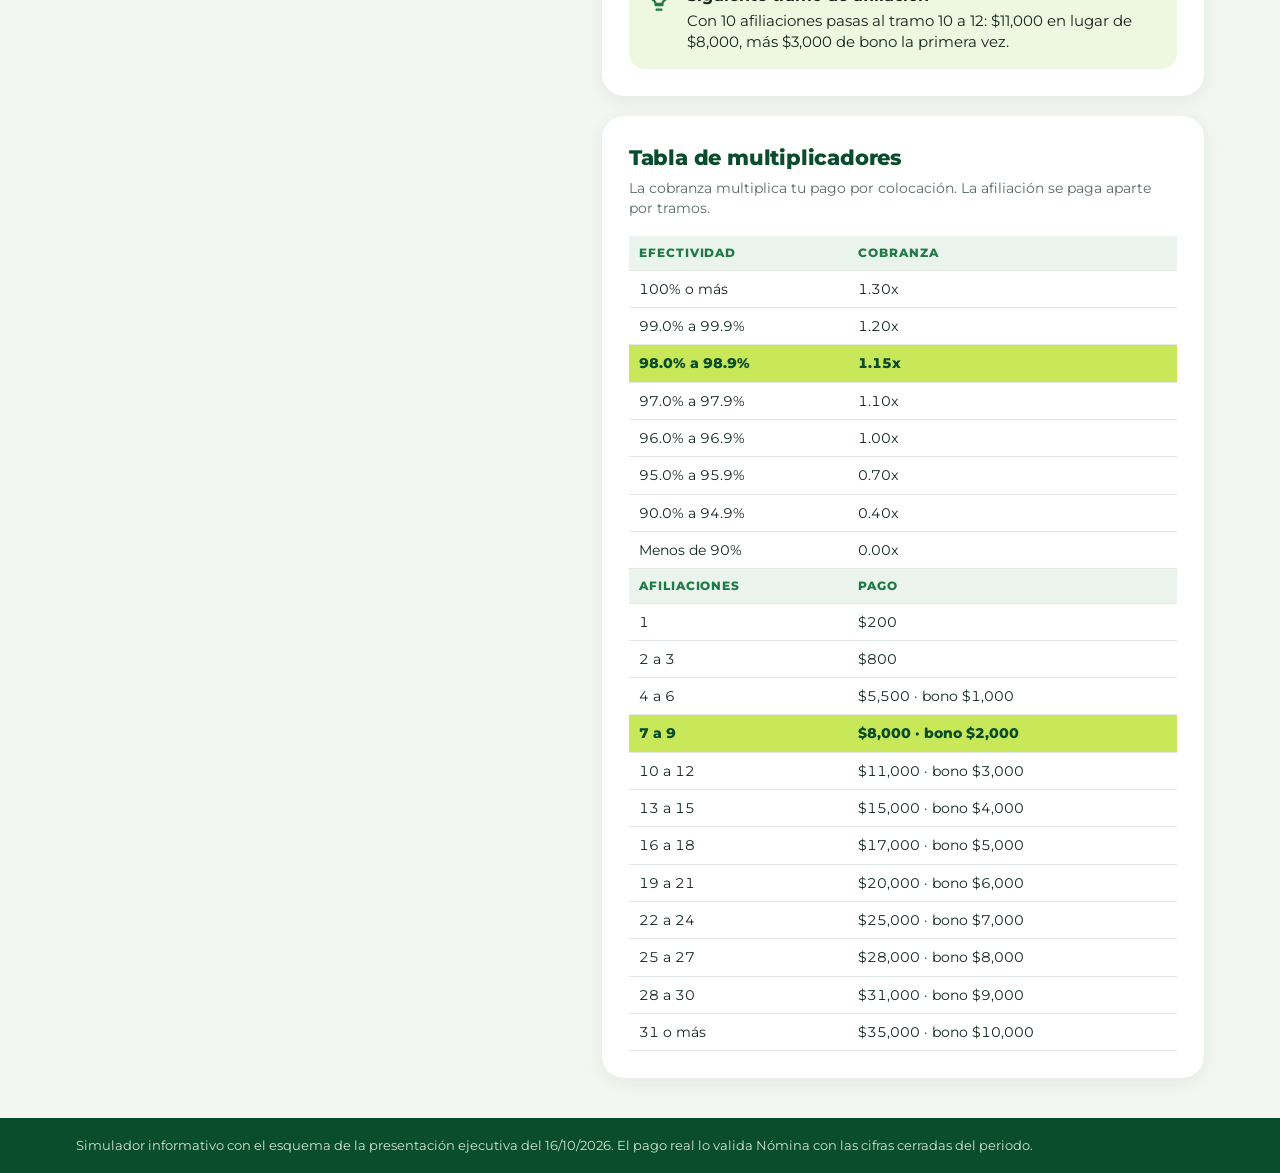
==== commit ce73a39b: "Separa el simulador en dos hojas: esquema de incentivos y campaña Suma aliadas - Nueva hoja campana." ====
--- a/index.html
+++ b/index.html
@@ -7,107 +7,7 @@
 <meta name="claude:viewport-fit-sides" content="cover">
 <link rel="preconnect" href="https://fonts.googleapis.com">
 <link rel="stylesheet" href="https://fonts.googleapis.com/css2?family=Montserrat:wght@400;500;600;700;800&display=swap">
-<style>
-/* Look de las infografías Captavale: encabezado crema con círculos y logo, fórmula en barra verde, tarjetas blancas con sombra suave y resultado tipo recibo. */
-:root{
-  --deep:#0A4D2C; --brand-2:#1F7A45; --mid:#2E9A5B; --lime:#C8E85A; --cream:#EEECE1; --on-brand:#FFFFFF; --on-brand-soft:#CFE3D6;
-  --bg:#F3F6F1; --surface:#FFFFFF; --surface-2:#EAF4EC; --ink:#14261B; --muted:#5B6B62; --line:#E3E9E2; --title:#0A4D2C;
-  --good:#1E7B4B; --warn:#8A5A00; --warn-bg:#FCEFD6; --bad:#B42318; --bad-bg:#FDECEA; --tip-bg:#EEF7E0; --shadow:0 4px 18px rgba(10,77,44,.07);
-  --font:'Montserrat', 'Segoe UI', system-ui, sans-serif;
-}
-@media (prefers-color-scheme: dark){:root:not([data-theme="light"]){
-  --deep:#0B3A22; --brand-2:#5FD08F; --mid:#3DB56A; --cream:#17281E; --on-brand:#F1F8F3; --on-brand-soft:#A9CDB6;
-  --bg:#0C1712; --surface:#13241A; --surface-2:#1B3325; --ink:#E6F2EA; --muted:#9DB8A6; --line:#26412F; --title:#C8E85A;
-  --good:#5FD08F; --warn:#F2C46B; --warn-bg:#3A2E12; --bad:#FF8A80; --bad-bg:#3D1A17; --tip-bg:#1F3320; --shadow:none; color-scheme:dark}}
-:root[data-theme="dark"]{
-  --deep:#0B3A22; --brand-2:#5FD08F; --mid:#3DB56A; --cream:#17281E; --on-brand:#F1F8F3; --on-brand-soft:#A9CDB6;
-  --bg:#0C1712; --surface:#13241A; --surface-2:#1B3325; --ink:#E6F2EA; --muted:#9DB8A6; --line:#26412F; --title:#C8E85A;
-  --good:#5FD08F; --warn:#F2C46B; --warn-bg:#3A2E12; --bad:#FF8A80; --bad-bg:#3D1A17; --tip-bg:#1F3320; --shadow:none; color-scheme:dark}
-*{box-sizing:border-box}
-body{background:var(--bg);color:var(--ink);font-family:var(--font);font-size:16px;line-height:1.45}
-.wrap{max-width:1160px;margin:0 auto;padding-left:max(16px, env(safe-area-inset-left, 0px));padding-right:max(16px, env(safe-area-inset-right, 0px))}
-header{position:relative;background:var(--cream);overflow:hidden}
-header .c1{position:absolute;right:-140px;top:-180px;width:520px;height:520px;border-radius:50%;background:var(--brand-2);opacity:.10;pointer-events:none}
-header .c2{position:absolute;right:24%;bottom:-210px;width:320px;height:320px;border-radius:50%;background:var(--lime);opacity:.35;pointer-events:none}
-header .wrap{position:relative;padding-block:36px 30px;display:flex;flex-direction:column;gap:12px}
-.logo{position:absolute;right:max(16px, env(safe-area-inset-right, 0px));top:30px;width:190px;height:auto}
-@media (max-width:640px){.logo{position:static;width:150px;order:-1}}
-.chip{align-self:flex-start;background:var(--deep);color:var(--lime);font-weight:800;font-size:12px;letter-spacing:.14em;padding:7px 14px;border-radius:999px;text-transform:uppercase}
-h1{margin:0;font-size:clamp(30px,4.8vw,48px);font-weight:800;line-height:1.08;letter-spacing:-.5px;color:var(--title);text-wrap:balance;max-width:16ch}
-header p{margin:0;color:var(--muted);max-width:60ch;font-size:17px}
-.tabs{display:flex;gap:10px;flex-wrap:wrap;margin-top:6px}
-.tab{font:inherit;font-weight:700;font-size:15px;border:0;background:var(--surface);color:var(--title);padding:11px 20px;border-radius:999px;cursor:pointer;min-height:44px;box-shadow:var(--shadow)}
-.tab[aria-pressed="true"]{background:var(--deep);color:var(--lime)}
-.tab:focus-visible,button:focus-visible,input:focus-visible{outline:3px solid var(--mid);outline-offset:2px}
-.formula{background:linear-gradient(135deg,#0A4D2C 0%,#0F6B3D 100%);border-radius:20px;padding:18px 20px;color:#fff;margin-top:10px}
-.formula .lbl{font-size:12px;font-weight:800;letter-spacing:.16em;color:var(--lime)}
-.ftoks{display:flex;align-items:center;flex-wrap:wrap;gap:8px;margin-top:10px}
-.tok{background:rgba(255,255,255,.12);border:1.5px solid rgba(255,255,255,.25);border-radius:12px;padding:8px 12px;font-size:14.5px;font-weight:700;line-height:1.2}
-.tok small{display:block;font-size:12px;font-weight:500;color:#CFE3D6;margin-top:2px}
-.tok.l{background:#C8E85A;color:#0A4D2C;border-color:#C8E85A} .tok.l small{color:#3C5E28}
-.op{font-size:22px;font-weight:800;color:#C8E85A}
-main .wrap{padding-block:28px 40px;display:grid;grid-template-columns:minmax(0,5fr) minmax(0,6fr);gap:24px;align-items:start}
-@media (max-width:820px){main .wrap{grid-template-columns:minmax(0,1fr)}}
-.card{background:var(--surface);border-radius:22px;padding:26px;box-shadow:var(--shadow);border:1px solid transparent}
-.card h2{margin:0 0 4px;font-size:21px;font-weight:800;color:var(--title);letter-spacing:-.2px}
-.hint{margin:0 0 18px;color:var(--muted);font-size:14px}
-.field{display:flex;flex-direction:column;gap:8px;padding-block:14px;border-top:1px solid var(--line)}
-.field:first-of-type{border-top:0;padding-top:4px}
-.field label{font-weight:700;display:flex;justify-content:space-between;gap:12px;align-items:baseline}
-.field label small{font-weight:500;color:var(--muted);font-size:13px}
-.row{display:flex;gap:12px;align-items:center}
-.row input[type=range]{flex:1;min-width:0;accent-color:var(--mid);height:28px}
-.num{width:140px;flex:none;font:inherit;font-weight:700;font-variant-numeric:tabular-nums;padding:10px 12px;border-radius:12px;border:1.5px solid var(--line);background:var(--bg);color:var(--ink);text-align:right}
-.num.short{width:96px}
-.checks{display:flex;flex-direction:column;gap:10px;padding-top:14px;border-top:1px solid var(--line)}
-.check{display:flex;gap:10px;align-items:flex-start;font-size:15px;cursor:pointer}
-.check input{width:20px;height:20px;accent-color:var(--mid);flex:none;margin-top:2px}
-.result{display:flex;flex-direction:column;gap:20px}
-.hero{background:linear-gradient(135deg,#0A4D2C 0%,#0F6B3D 100%);color:#fff;border-radius:22px;padding:26px;display:flex;flex-direction:column;gap:8px;box-shadow:0 12px 32px rgba(10,77,44,.22)}
-.hero .lbl{color:#C8E85A;font-size:13px;font-weight:800;letter-spacing:.16em;text-transform:uppercase}
-.hero .totalbox{background:#C8E85A;color:#0A4D2C;border-radius:16px;padding:14px 18px;display:flex;justify-content:space-between;align-items:center;gap:12px;margin-top:4px}
-.hero .totalbox span{font-weight:800;font-size:15px}
-.hero .big{font-size:clamp(38px,6.5vw,56px);font-weight:800;line-height:1;font-variant-numeric:tabular-nums}
-.hero .sub{color:#CFE3D6;font-size:14.5px}
-.pills{display:flex;gap:8px;flex-wrap:wrap;margin-top:4px}
-.pill{font-size:13px;font-weight:700;padding:5px 12px;border-radius:999px;background:rgba(255,255,255,.14);color:#fff}
-.pill.ok{background:#C8E85A;color:#0A4D2C}
-.pill.warn{background:#F2C46B;color:#3A2700}
-.pill.bad{background:#FFB4AB;color:#5C0F0A}
-.breakdown{display:flex;flex-direction:column}
-.line{display:flex;justify-content:space-between;gap:16px;padding:9px 0;border-bottom:1px solid var(--line);font-variant-numeric:tabular-nums}
-.line span:last-child{font-weight:800;white-space:nowrap}
-.line.total{border-bottom:0;margin-top:8px;padding:14px 16px;font-size:18px;background:var(--surface-2);border-radius:14px;color:var(--title)}
-.line.muted{color:var(--muted)}
-.progress{display:flex;flex-direction:column;gap:8px}
-.bar{height:16px;background:var(--surface-2);border-radius:999px;overflow:hidden}
-.bar i{display:block;height:100%;background:linear-gradient(90deg,var(--mid),var(--lime));border-radius:999px;transition:width .25s}
-.progress p{margin:0;font-size:15px}
-.tips{display:flex;flex-direction:column;gap:12px}
-.tip{display:flex;gap:14px;align-items:flex-start;padding:16px;border-radius:16px;background:var(--tip-bg)}
-.tip.warn{background:var(--warn-bg)}
-.tip.bad{background:var(--bad-bg)}
-.tip svg{flex:none;width:28px;height:28px;color:var(--brand-2)}
-.tip.warn svg{color:var(--warn)} .tip.bad svg{color:var(--bad)}
-.tip h3{margin:0 0 4px;font-size:16px}
-.tip p{margin:0;font-size:14.5px;color:var(--ink)}
-.tip ul{margin:6px 0 0;padding-left:18px;font-size:14.5px}
-.mtable{width:100%;border-collapse:separate;border-spacing:0;font-size:14px;font-variant-numeric:tabular-nums}
-.mtable th,.mtable td{padding:8px 10px;text-align:left;border-bottom:1px solid var(--line)}
-.mtable th{color:var(--brand-2);font-weight:800;font-size:12px;text-transform:uppercase;letter-spacing:.08em;background:var(--surface-2)}
-.mtable tr.on td{background:#C8E85A;color:#0A4D2C;font-weight:800}
-.scroll{overflow-x:auto}
-.tiers{display:grid;grid-template-columns:repeat(3,1fr);gap:10px;margin-top:6px}
-.tier{border-radius:14px;padding:12px;color:#fff;opacity:.45}
-.tier.on{opacity:1;box-shadow:0 0 0 3px #C8E85A}
-.tier b{display:block;font-size:12px;letter-spacing:.14em}
-.tier span{display:block;font-size:22px;font-weight:800;line-height:1.1;margin-top:4px}
-.tier small{font-size:12.5px}
-.camp-note{margin:12px 0 0;font-size:14.5px}
-footer{background:var(--deep);color:#CFE3D6}
-footer .wrap{padding-block:18px;font-size:13px}
-@media (prefers-reduced-motion:reduce){.bar i{transition:none}}
-</style>
+<link rel="stylesheet" href="assets/estilo.css">
 <style>body{margin:0}[hidden]{display:none!important}</style>
 </head>
 <body>
@@ -117,6 +17,7 @@
   <div class="c1"></div><div class="c2"></div>
   <div class="wrap">
     <img class="logo" src="assets/logo.png" alt="Captavale">
+    <nav class="sheets" aria-label="Hojas del simulador"><a class="sheet" href="index.html" aria-current="page">Esquema de incentivos</a><a class="sheet" href="campana.html">Campaña Suma aliadas</a></nav>
     <span class="chip">Captavale · Incentivos 2026</span>
     <h1>Simula tu incentivo</h1>
     <p>Mueve los controles con tus números y mira cuánto cobrarías, cuánto te falta para el siguiente bloque y qué puedes hacer para ganar más.</p>
@@ -147,10 +48,6 @@
         <label for="afNNum">Afiliaciones del mes <small>número de aliadas nuevas</small></label>
         <div class="row"><input type="range" id="afNRange" min="0" max="35" step="1" aria-label="Afiliaciones"><input class="num short" id="afNNum" inputmode="numeric"></div>
       </div>
-      <div class="field" id="afTField">
-        <label for="afTNum">Afiliaciones válidas en el trimestre <small>campaña Suma aliadas</small></label>
-        <div class="row"><input type="range" id="afTRange" min="0" max="45" step="1" aria-label="Afiliaciones del trimestre"><input class="num short" id="afTNum" inputmode="numeric"></div>
-      </div>
       <div class="field" id="afPField">
         <label for="afPNum">Cumplimiento de afiliación <small>% de la meta</small></label>
         <div class="row"><input type="range" id="afPRange" min="80" max="110" step="1" aria-label="Afiliación"><input class="num short" id="afPNum" inputmode="decimal"></div>
@@ -167,7 +64,6 @@
       <div class="checks">
         <label class="check" id="firstBlockWrap"><input type="checkbox" id="firstBlock"><span id="firstBlockTxt">Es la primera vez que llego a este bloque</span></label>
         <label class="check" id="sucWrap"><input type="checkbox" id="sucMeta"><span>Mi sucursal cumplió el 100% de su meta de afiliación (× 1.10 a mi colocación)</span></label>
-        <label class="check" id="min2Wrap"><input type="checkbox" id="min2" checked><span>Tuve al menos 2 afiliaciones válidas en cada mes del trimestre</span></label>
         <label class="check" id="firstAfWrap"><input type="checkbox" id="firstAf"><span>Es la primera vez que llego a este tramo de afiliación</span></label>
         <label class="check" id="oldWrap"><input type="checkbox" id="oldBranch" checked><span>La sucursal tiene más de 1 año (aplica el candado de rentabilidad)</span></label>
       </div>
@@ -191,17 +87,6 @@
         <h2>Tu siguiente bloque</h2>
         <div class="bar" role="img" id="barWrap" aria-label="Avance dentro del bloque"><i id="bar" style="width:0%"></i></div>
         <p id="nextTxt"></p>
-      </div>
-
-      <div class="card" id="campCard">
-        <h2>Campaña "Suma aliadas a tu red"</h2>
-        <p class="hint">Premio al cierre del trimestre: un solo premio, el más alto que ganes.</p>
-        <div class="tiers">
-          <div class="tier" id="tA" style="background:#5F6B78"><b>PLATA</b><span>15–20</span><small>Paquete A</small></div>
-          <div class="tier" id="tB" style="background:#8C6418"><b>ORO</b><span>21–29</span><small>Paquete B</small></div>
-          <div class="tier" id="tC" style="background:#2B3A4A"><b>PLATINO</b><span>30+</span><small>Paquete C</small></div>
-        </div>
-        <p class="camp-note" id="campTxt"></p>
       </div>
 
       <div class="card">
@@ -256,13 +141,13 @@
   const ROLES = {
     ej:{tbl:EJ, title:'Tus números del mes', col:'Colocación del mes', colSmall:'monto entregado', colMax:20e6, colStep:50000,
         hero:'Pago estimado del mes', firstTxt:'Es la primera vez que llego a este bloque (incentivo al entrar)',
-        sample:{col:4500000,cob:98,afN:8,afT:22,afP:100,rent:25,aud:96}},
+        sample:{col:4500000,cob:98,afN:8,afP:100,rent:25,aud:96}},
     ge:{tbl:GE, title:'Los números de tu sucursal', col:'Colocación de la sucursal', colSmall:'suma de tus ejecutivos en el mes', colMax:40e6, colStep:100000,
         hero:'Pago estimado del mes', firstTxt:'Es la primera vez que la sucursal llega a este bloque (salto al entrar)',
-        sample:{col:10500000,cob:97,afN:8,afT:22,afP:100,rent:25,aud:96}},
+        sample:{col:10500000,cob:97,afN:8,afP:100,rent:25,aud:96}},
     re:{tbl:RE, title:'Los números de tu región', col:'Colocación del trimestre', colSmall:'suma de 3 meses de la región', colMax:330e6, colStep:500000,
         hero:'Pago estimado del trimestre', firstTxt:'',
-        sample:{col:125000000,cob:99,afN:8,afT:22,afP:99,rent:16,aud:96}}
+        sample:{col:125000000,cob:99,afN:8,afP:99,rent:16,aud:96}}
   };
 
   const FORMULA = {
@@ -273,7 +158,7 @@
   let role = 'ej';
   try { const r = localStorage.getItem('captavale-sim-role'); if (r && ROLES[r]) role = r; } catch(e){}
   const $ = id => document.getElementById(id);
-  const pairs = [['colRange','colNum'],['cobRange','cobNum'],['afNRange','afNNum'],['afTRange','afTNum'],['afPRange','afPNum'],['rentRange','rentNum'],['audRange','audNum']];
+  const pairs = [['colRange','colNum'],['cobRange','cobNum'],['afNRange','afNNum'],['afPRange','afPNum'],['rentRange','rentNum'],['audRange','audNum']];
 
   function blockOf(t, amt){
     let i = Math.min(Math.floor(Math.max(amt,0) / t.step), t.base.length - 1);
@@ -291,10 +176,7 @@
     $('colRange').max = R.colMax; $('colRange').step = R.colStep; $('colRange').min = 0;
     $('heroLbl').textContent = R.hero;
     $('afNField').hidden = r !== 'ej';
-    $('afTField').hidden = r !== 'ej';
     $('sucWrap').hidden = r !== 'ej';
-    $('min2Wrap').hidden = r !== 'ej';
-    $('campCard').hidden = r !== 'ej';
     $('ftoks').innerHTML = FORMULA[r].map(x => typeof x === 'string' ? `<span class="op">${x}</span>` : `<div class="tok${x[2]?' l':''}">${x[0]}<small>${x[1]}</small></div>`).join('');
     $('afPField').hidden = r === 'ej';
     $('rentField').hidden = r === 'ej';
@@ -304,8 +186,8 @@
     $('firstBlockWrap').hidden = r === 're';
     $('firstBlockTxt').textContent = R.firstTxt;
     const s = R.sample;
-    setVal('col', s.col); setVal('cob', s.cob); setVal('afN', s.afN); setVal('afT', s.afT); setVal('afP', s.afP); setVal('rent', s.rent); setVal('aud', s.aud);
-    $('firstBlock').checked = false; $('firstAf').checked = false; $('sucMeta').checked = false; $('min2').checked = true;
+    setVal('col', s.col); setVal('cob', s.cob); setVal('afN', s.afN); setVal('afP', s.afP); setVal('rent', s.rent); setVal('aud', s.aud);
+    $('firstBlock').checked = false; $('firstAf').checked = false; $('sucMeta').checked = false;
     $('formHint').textContent = 'Datos de ejemplo de la propuesta. Cámbialos por los tuyos.';
     calc();
   }
@@ -342,7 +224,7 @@
 
   function calc(){
     const R = ROLES[role], t = R.tbl;
-    const col = getVal('col'), cob = getVal('cob'), afN = Math.floor(getVal('afN')), afT = Math.floor(getVal('afT')), smul = (role === 'ej' && $('sucMeta').checked) ? 1.10 : 1.00, afP = getVal('afP'), rent = getVal('rent'), aud = getVal('aud');
+    const col = getVal('col'), cob = getVal('cob'), afN = Math.floor(getVal('afN')), smul = (role === 'ej' && $('sucMeta').checked) ? 1.10 : 1.00, afP = getVal('afP'), rent = getVal('rent'), aud = getVal('aud');
     const i = blockOf(t, col), code = t.code + (i+1);
     const desde = i * t.step, extraAmt = Math.max(col - desde, 0);
     const base = t.base[i], extra = t.tasa[i] * extraAmt, sub = base + extra;
@@ -451,18 +333,6 @@
     }
     $('mtable').innerHTML = h + '</tbody>';
 
-    // campaña Suma aliadas (ejecutivo)
-    if (role === 'ej'){
-      const ok2 = $('min2').checked;
-      const tier = !ok2 ? null : (afT >= 30 ? 'C' : afT >= 21 ? 'B' : afT >= 15 ? 'A' : null);
-      ['A','B','C'].forEach(k => $('t'+k).classList.toggle('on', tier === k));
-      const dias = afN >= 4 ? 'Este mes ganas <b>1 día de descanso</b> (4+ afiliaciones válidas; hasta 3 en el trimestre, se usan en enero–febrero 2027).' : `Con ${4 - afN} afiliación${4-afN===1?'':'es'} más este mes ganas 1 día de descanso.`;
-      let msg;
-      if (!ok2) msg = 'Para el premio del trimestre necesitas al menos 2 afiliaciones válidas en cada mes.';
-      else if (tier) msg = `Con ${afT} afiliaciones válidas en el trimestre ganas el <b>Paquete ${tier}</b>.` + (tier !== 'C' ? ` Te faltan ${tier==='A'?21-afT:30-afT} para el Paquete ${tier==='A'?'B':'C'}.` : '') + (afT >= 35 ? ' Ya superas el mínimo de 35 para competir por el <b>viaje para dos</b> del Top 3 nacional.' : '');
-      else msg = `Llevas ${afT} afiliaciones válidas en el trimestre. Te faltan ${15 - afT} para el Paquete A (Plata).`;
-      $('campTxt').innerHTML = dias + ' ' + msg;
-    }
   }
 
   // enlaces de controles
@@ -472,7 +342,7 @@
     $(n).addEventListener('input', () => { const v = getVal(k); $(r).value = v; calc(); });
     $(n).addEventListener('blur', () => setVal(k, getVal(k)));
   });
-  ['firstBlock','firstAf','oldBranch','sucMeta','min2'].forEach(id => $(id).addEventListener('change', calc));
+  ['firstBlock','firstAf','oldBranch','sucMeta'].forEach(id => $(id).addEventListener('change', calc));
   document.querySelectorAll('.tab').forEach(b => b.addEventListener('click', () => setRole(b.dataset.role)));
   $('form').addEventListener('submit', e => e.preventDefault());
   setRole(role);
--- a/assets/estilo.css
+++ b/assets/estilo.css
@@ -0,0 +1,103 @@
+/* Look de las infografías Captavale: encabezado crema con círculos y logo, fórmula en barra verde, tarjetas blancas con sombra suave y resultado tipo recibo. */
+:root{
+  --deep:#0A4D2C; --brand-2:#1F7A45; --mid:#2E9A5B; --lime:#C8E85A; --cream:#EEECE1; --on-brand:#FFFFFF; --on-brand-soft:#CFE3D6;
+  --bg:#F3F6F1; --surface:#FFFFFF; --surface-2:#EAF4EC; --ink:#14261B; --muted:#5B6B62; --line:#E3E9E2; --title:#0A4D2C;
+  --good:#1E7B4B; --warn:#8A5A00; --warn-bg:#FCEFD6; --bad:#B42318; --bad-bg:#FDECEA; --tip-bg:#EEF7E0; --shadow:0 4px 18px rgba(10,77,44,.07);
+  --font:'Montserrat', 'Segoe UI', system-ui, sans-serif;
+}
+@media (prefers-color-scheme: dark){:root:not([data-theme="light"]){
+  --deep:#0B3A22; --brand-2:#5FD08F; --mid:#3DB56A; --cream:#17281E; --on-brand:#F1F8F3; --on-brand-soft:#A9CDB6;
+  --bg:#0C1712; --surface:#13241A; --surface-2:#1B3325; --ink:#E6F2EA; --muted:#9DB8A6; --line:#26412F; --title:#C8E85A;
+  --good:#5FD08F; --warn:#F2C46B; --warn-bg:#3A2E12; --bad:#FF8A80; --bad-bg:#3D1A17; --tip-bg:#1F3320; --shadow:none; color-scheme:dark}}
+:root[data-theme="dark"]{
+  --deep:#0B3A22; --brand-2:#5FD08F; --mid:#3DB56A; --cream:#17281E; --on-brand:#F1F8F3; --on-brand-soft:#A9CDB6;
+  --bg:#0C1712; --surface:#13241A; --surface-2:#1B3325; --ink:#E6F2EA; --muted:#9DB8A6; --line:#26412F; --title:#C8E85A;
+  --good:#5FD08F; --warn:#F2C46B; --warn-bg:#3A2E12; --bad:#FF8A80; --bad-bg:#3D1A17; --tip-bg:#1F3320; --shadow:none; color-scheme:dark}
+*{box-sizing:border-box}
+body{background:var(--bg);color:var(--ink);font-family:var(--font);font-size:16px;line-height:1.45}
+.wrap{max-width:1160px;margin:0 auto;padding-left:max(16px, env(safe-area-inset-left, 0px));padding-right:max(16px, env(safe-area-inset-right, 0px))}
+header{position:relative;background:var(--cream);overflow:hidden}
+header .c1{position:absolute;right:-140px;top:-180px;width:520px;height:520px;border-radius:50%;background:var(--brand-2);opacity:.10;pointer-events:none}
+header .c2{position:absolute;right:24%;bottom:-210px;width:320px;height:320px;border-radius:50%;background:var(--lime);opacity:.35;pointer-events:none}
+header .wrap{position:relative;padding-block:36px 30px;display:flex;flex-direction:column;gap:12px}
+.logo{position:absolute;right:max(16px, env(safe-area-inset-right, 0px));top:30px;width:190px;height:auto}
+@media (max-width:640px){.logo{position:static;width:150px;order:-1}}
+.chip{align-self:flex-start;background:var(--deep);color:var(--lime);font-weight:800;font-size:12px;letter-spacing:.14em;padding:7px 14px;border-radius:999px;text-transform:uppercase}
+h1{margin:0;font-size:clamp(30px,4.8vw,48px);font-weight:800;line-height:1.08;letter-spacing:-.5px;color:var(--title);text-wrap:balance;max-width:16ch}
+header p{margin:0;color:var(--muted);max-width:60ch;font-size:17px}
+.tabs{display:flex;gap:10px;flex-wrap:wrap;margin-top:6px}
+.tab{font:inherit;font-weight:700;font-size:15px;border:0;background:var(--surface);color:var(--title);padding:11px 20px;border-radius:999px;cursor:pointer;min-height:44px;box-shadow:var(--shadow)}
+.tab[aria-pressed="true"]{background:var(--deep);color:var(--lime)}
+.tab:focus-visible,button:focus-visible,input:focus-visible{outline:3px solid var(--mid);outline-offset:2px}
+.formula{background:linear-gradient(135deg,#0A4D2C 0%,#0F6B3D 100%);border-radius:20px;padding:18px 20px;color:#fff;margin-top:10px}
+.formula .lbl{font-size:12px;font-weight:800;letter-spacing:.16em;color:var(--lime)}
+.ftoks{display:flex;align-items:center;flex-wrap:wrap;gap:8px;margin-top:10px}
+.tok{background:rgba(255,255,255,.12);border:1.5px solid rgba(255,255,255,.25);border-radius:12px;padding:8px 12px;font-size:14.5px;font-weight:700;line-height:1.2}
+.tok small{display:block;font-size:12px;font-weight:500;color:#CFE3D6;margin-top:2px}
+.tok.l{background:#C8E85A;color:#0A4D2C;border-color:#C8E85A} .tok.l small{color:#3C5E28}
+.op{font-size:22px;font-weight:800;color:#C8E85A}
+main .wrap{padding-block:28px 40px;display:grid;grid-template-columns:minmax(0,5fr) minmax(0,6fr);gap:24px;align-items:start}
+@media (max-width:820px){main .wrap{grid-template-columns:minmax(0,1fr)}}
+.card{background:var(--surface);border-radius:22px;padding:26px;box-shadow:var(--shadow);border:1px solid transparent}
+.card h2{margin:0 0 4px;font-size:21px;font-weight:800;color:var(--title);letter-spacing:-.2px}
+.hint{margin:0 0 18px;color:var(--muted);font-size:14px}
+.field{display:flex;flex-direction:column;gap:8px;padding-block:14px;border-top:1px solid var(--line)}
+.field:first-of-type{border-top:0;padding-top:4px}
+.field label{font-weight:700;display:flex;justify-content:space-between;gap:12px;align-items:baseline}
+.field label small{font-weight:500;color:var(--muted);font-size:13px}
+.row{display:flex;gap:12px;align-items:center}
+.row input[type=range]{flex:1;min-width:0;accent-color:var(--mid);height:28px}
+.num{width:140px;flex:none;font:inherit;font-weight:700;font-variant-numeric:tabular-nums;padding:10px 12px;border-radius:12px;border:1.5px solid var(--line);background:var(--bg);color:var(--ink);text-align:right}
+.num.short{width:96px}
+.checks{display:flex;flex-direction:column;gap:10px;padding-top:14px;border-top:1px solid var(--line)}
+.check{display:flex;gap:10px;align-items:flex-start;font-size:15px;cursor:pointer}
+.check input{width:20px;height:20px;accent-color:var(--mid);flex:none;margin-top:2px}
+.result{display:flex;flex-direction:column;gap:20px}
+.hero{background:linear-gradient(135deg,#0A4D2C 0%,#0F6B3D 100%);color:#fff;border-radius:22px;padding:26px;display:flex;flex-direction:column;gap:8px;box-shadow:0 12px 32px rgba(10,77,44,.22)}
+.hero .lbl{color:#C8E85A;font-size:13px;font-weight:800;letter-spacing:.16em;text-transform:uppercase}
+.hero .totalbox{background:#C8E85A;color:#0A4D2C;border-radius:16px;padding:14px 18px;display:flex;justify-content:space-between;align-items:center;gap:12px;margin-top:4px}
+.hero .totalbox span{font-weight:800;font-size:15px}
+.hero .big{font-size:clamp(38px,6.5vw,56px);font-weight:800;line-height:1;font-variant-numeric:tabular-nums}
+.hero .sub{color:#CFE3D6;font-size:14.5px}
+.pills{display:flex;gap:8px;flex-wrap:wrap;margin-top:4px}
+.pill{font-size:13px;font-weight:700;padding:5px 12px;border-radius:999px;background:rgba(255,255,255,.14);color:#fff}
+.pill.ok{background:#C8E85A;color:#0A4D2C}
+.pill.warn{background:#F2C46B;color:#3A2700}
+.pill.bad{background:#FFB4AB;color:#5C0F0A}
+.breakdown{display:flex;flex-direction:column}
+.line{display:flex;justify-content:space-between;gap:16px;padding:9px 0;border-bottom:1px solid var(--line);font-variant-numeric:tabular-nums}
+.line span:last-child{font-weight:800;white-space:nowrap}
+.line.total{border-bottom:0;margin-top:8px;padding:14px 16px;font-size:18px;background:var(--surface-2);border-radius:14px;color:var(--title)}
+.line.muted{color:var(--muted)}
+.progress{display:flex;flex-direction:column;gap:8px}
+.bar{height:16px;background:var(--surface-2);border-radius:999px;overflow:hidden}
+.bar i{display:block;height:100%;background:linear-gradient(90deg,var(--mid),var(--lime));border-radius:999px;transition:width .25s}
+.progress p{margin:0;font-size:15px}
+.tips{display:flex;flex-direction:column;gap:12px}
+.tip{display:flex;gap:14px;align-items:flex-start;padding:16px;border-radius:16px;background:var(--tip-bg)}
+.tip.warn{background:var(--warn-bg)}
+.tip.bad{background:var(--bad-bg)}
+.tip svg{flex:none;width:28px;height:28px;color:var(--brand-2)}
+.tip.warn svg{color:var(--warn)} .tip.bad svg{color:var(--bad)}
+.tip h3{margin:0 0 4px;font-size:16px}
+.tip p{margin:0;font-size:14.5px;color:var(--ink)}
+.tip ul{margin:6px 0 0;padding-left:18px;font-size:14.5px}
+.mtable{width:100%;border-collapse:separate;border-spacing:0;font-size:14px;font-variant-numeric:tabular-nums}
+.mtable th,.mtable td{padding:8px 10px;text-align:left;border-bottom:1px solid var(--line)}
+.mtable th{color:var(--brand-2);font-weight:800;font-size:12px;text-transform:uppercase;letter-spacing:.08em;background:var(--surface-2)}
+.mtable tr.on td{background:#C8E85A;color:#0A4D2C;font-weight:800}
+.scroll{overflow-x:auto}
+.tiers{display:grid;grid-template-columns:repeat(3,1fr);gap:10px;margin-top:6px}
+.tier{border-radius:14px;padding:12px;color:#fff;opacity:.45}
+.tier.on{opacity:1;box-shadow:0 0 0 3px #C8E85A}
+.tier b{display:block;font-size:12px;letter-spacing:.14em}
+.tier span{display:block;font-size:22px;font-weight:800;line-height:1.1;margin-top:4px}
+.tier small{font-size:12.5px}
+.camp-note{margin:12px 0 0;font-size:14.5px}
+footer{background:var(--deep);color:#CFE3D6}
+footer .wrap{padding-block:18px;font-size:13px}
+@media (prefers-reduced-motion:reduce){.bar i{transition:none}}
+.sheets{display:flex;gap:6px;flex-wrap:wrap;background:rgba(10,77,44,.08);padding:5px;border-radius:999px;align-self:flex-start;margin-bottom:4px}
+.sheet{font-weight:700;font-size:14px;text-decoration:none;color:var(--title);padding:9px 16px;border-radius:999px;min-height:40px;display:inline-flex;align-items:center}
+.sheet[aria-current="page"]{background:var(--deep);color:var(--lime)}
+.sheet:focus-visible{outline:3px solid var(--mid);outline-offset:2px}
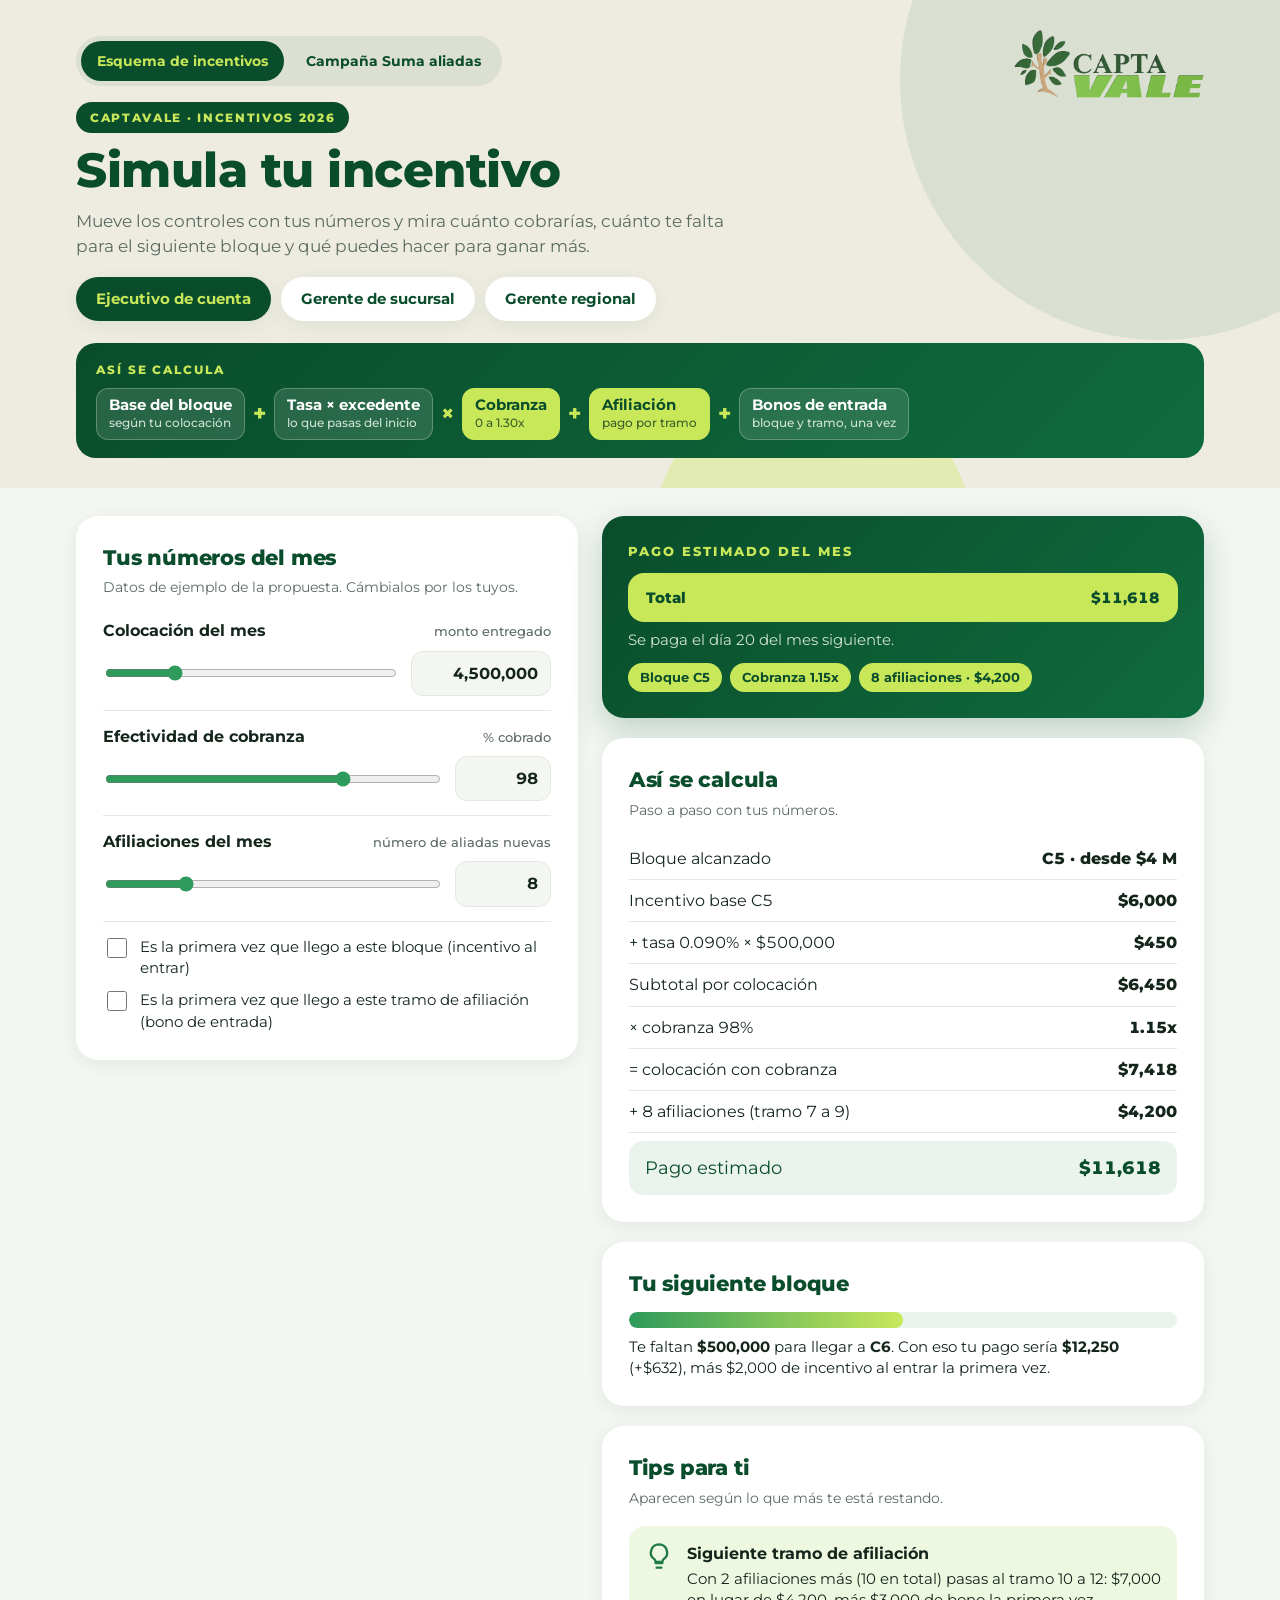
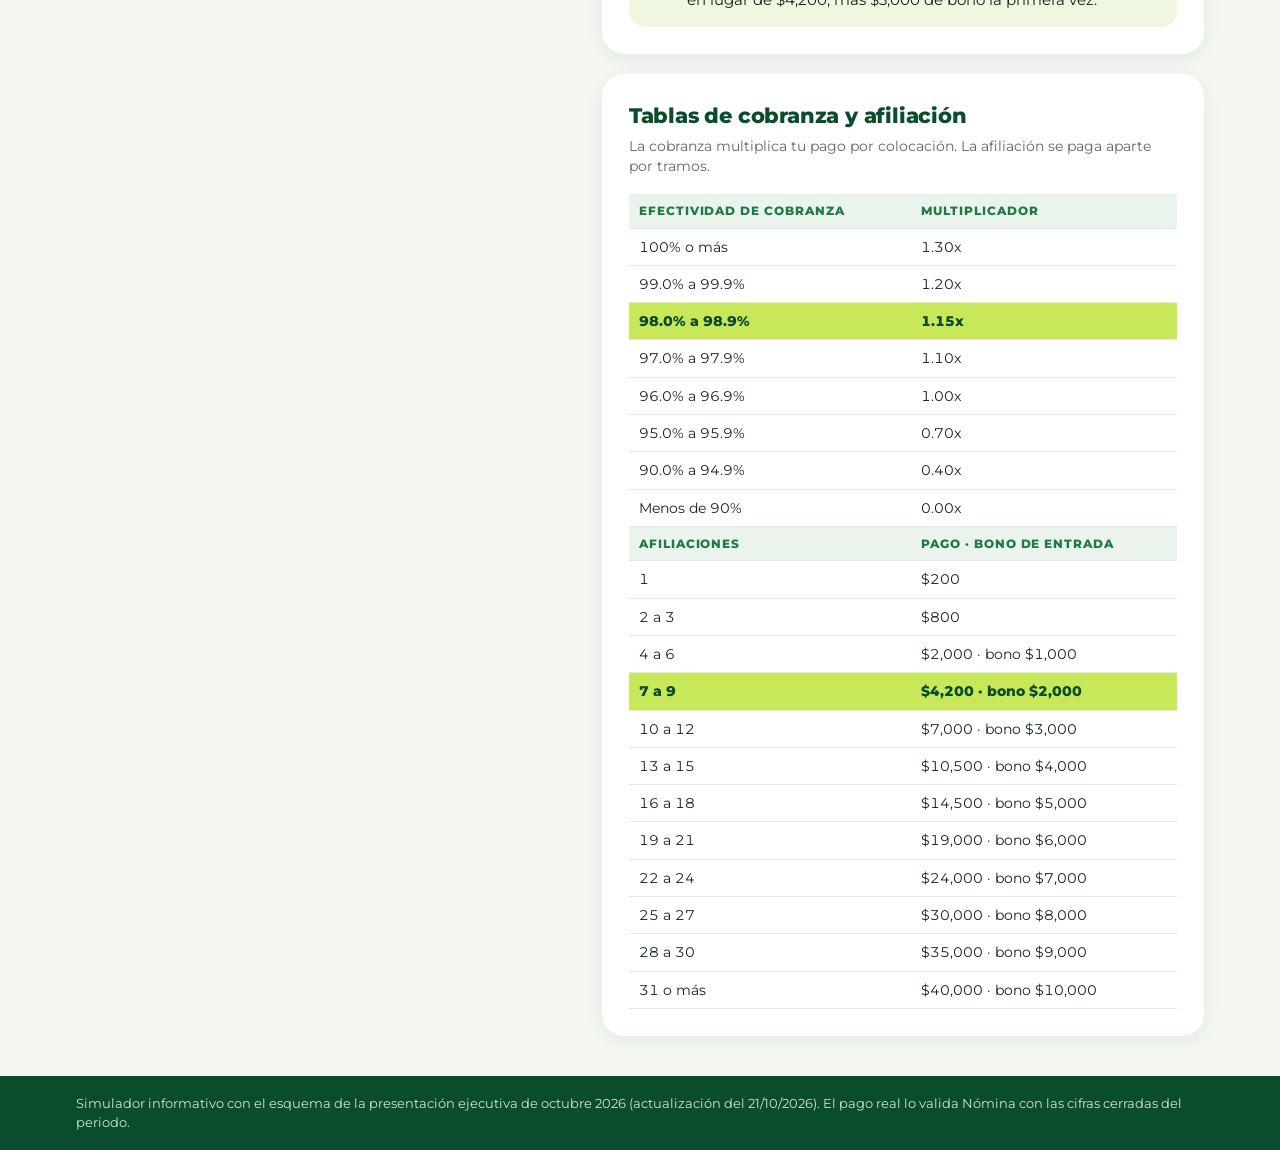
==== commit 05eb1ec7: "Actualiza tablas a la presentación ejecutiva de octubre 2026 Afiliación por tramos para ejecutivo, g" ====
--- a/index.html
+++ b/index.html
@@ -45,12 +45,8 @@
         <div class="row"><input type="range" id="cobRange" min="80" max="105" step="0.1" aria-label="Cobranza"><input class="num short" id="cobNum" inputmode="decimal"></div>
       </div>
       <div class="field" id="afNField">
-        <label for="afNNum">Afiliaciones del mes <small>número de aliadas nuevas</small></label>
+        <label for="afNNum"><span id="afLabelTxt">Afiliaciones del mes</span><small id="afSmall">número de aliadas nuevas</small></label>
         <div class="row"><input type="range" id="afNRange" min="0" max="35" step="1" aria-label="Afiliaciones"><input class="num short" id="afNNum" inputmode="numeric"></div>
-      </div>
-      <div class="field" id="afPField">
-        <label for="afPNum">Cumplimiento de afiliación <small>% de la meta</small></label>
-        <div class="row"><input type="range" id="afPRange" min="80" max="110" step="1" aria-label="Afiliación"><input class="num short" id="afPNum" inputmode="decimal"></div>
       </div>
       <div class="field" id="rentField">
         <label for="rentNum">Rentabilidad acumulada <small>candado: 15% o más</small></label>
@@ -63,8 +59,7 @@
 
       <div class="checks">
         <label class="check" id="firstBlockWrap"><input type="checkbox" id="firstBlock"><span id="firstBlockTxt">Es la primera vez que llego a este bloque</span></label>
-        <label class="check" id="sucWrap"><input type="checkbox" id="sucMeta"><span>Mi sucursal cumplió el 100% de su meta de afiliación (× 1.10 a mi colocación)</span></label>
-        <label class="check" id="firstAfWrap"><input type="checkbox" id="firstAf"><span>Es la primera vez que llego a este tramo de afiliación</span></label>
+        <label class="check" id="firstAfWrap"><input type="checkbox" id="firstAf"><span>Es la primera vez que llego a este tramo de afiliación (bono de entrada)</span></label>
         <label class="check" id="oldWrap"><input type="checkbox" id="oldBranch" checked><span>La sucursal tiene más de 1 año (aplica el candado de rentabilidad)</span></label>
       </div>
     </form>
@@ -96,24 +91,26 @@
       </div>
 
       <div class="card">
-        <h2>Tabla de multiplicadores</h2>
+        <h2>Tablas de cobranza y afiliación</h2>
         <p class="hint" id="multHint"></p>
         <div class="scroll"><table class="mtable" id="mtable"></table></div>
       </div>
     </section>
   </div>
 </main>
-<footer><div class="wrap">Simulador informativo con el esquema de la presentación ejecutiva del 16/10/2026. El pago real lo valida Nómina con las cifras cerradas del periodo.</div></footer>
+<footer><div class="wrap">Simulador informativo con el esquema de la presentación ejecutiva de octubre 2026 (actualización del 21/10/2026). El pago real lo valida Nómina con las cifras cerradas del periodo.</div></footer>
 
 <script>
 (function(){
   const fmt = v => '$' + Math.round(v).toLocaleString('en-US');
   const fmtM = v => '$' + (v/1e6).toLocaleString('en-US',{maximumFractionDigits:2}) + ' M';
   const pct = v => (Math.round(v*1000)/10).toString().replace(/\.0$/,'') ;
-
-  // ---------------- Tablas del esquema
+  const num = n => n.toLocaleString('en-US');
+
+  // ---------------- Tablas del esquema (presentación ejecutiva, octubre 2026)
+  // Colocación: base del bloque + tasa marginal × excedente; "entra" = incentivo/salto al entrar al bloque (una vez).
   const EJ = {
-    code:'E', step:1e6, period:'mes',
+    code:'C', step:1e6, period:'mes',
     base:[250,1000,2000,3500,6000,7000,8000,11000,13000,15000,16000,20000,22000,24000,26000,35000],
     tasa:[.0008,.0008,.0008,.0009,.0009,.0010,.0010,.0011,.0011,.0012,.0012,.0013,.0013,.0014,.0015,.0015],
     entra:[500,1000,1000,1000,1000,2000,2000,2000,2000,2000,4000,4000,4000,6000,6000,8000]
@@ -125,46 +122,51 @@
     entra:[500,500,500,1000,1000,1000,2000,2000,2000,3000,3000,4000,4000,6000,6000,0]
   };
   const RE = {
-    code:'R', step:15e6, period:'trimestre',
+    code:'B', step:15e6, period:'trimestre',
     base:[5000,7750,11150,15050,19600,24650,30350,36550,43400,50900,58900,67550,76850,86800,97400,108500,120250,132650,145700,159400,173750],
     tasa:[.00015,.00016,.00016,.00017,.00017,.00018,.00018,.00019,.00020,.00020,.00021,.00022,.00023,.00024,.00024,.00025,.00026,.00027,.00028,.00029,.00030],
-    entra:null
-  };
-  const EFF = [[100,'100% o más',1.30,1.30],[99,'99.0% a 99.9%',1.20,1.00],[98,'98.0% a 98.9%',1.15,0.95],[97,'97.0% a 97.9%',1.10,0.90],
-               [96,'96.0% a 96.9%',1.00,0.85],[95,'95.0% a 95.9%',0.70,0.80],[90,'90.0% a 94.9%',0.40,0.70],[-1,'Menos de 90%',0,0.50]];
+    entra:[0,500,1000,1500,2000,2500,3000,3500,4000,4500,5000,5500,6000,6500,7000,7500,8000,8500,9000,9500,10000]
+  };
+  // Multiplicador de cobranza (igual para los tres niveles)
+  const EFF = [[100,'100% o más',1.30],[99,'99.0% a 99.9%',1.20],[98,'98.0% a 98.9%',1.15],[97,'97.0% a 97.9%',1.10],
+               [96,'96.0% a 96.9%',1.00],[95,'95.0% a 95.9%',0.70],[90,'90.0% a 94.9%',0.40],[-1,'Menos de 90%',0]];
   const effRow = p => EFF.findIndex(r => p >= r[0]);
-  const AF = [[1,1,200,0],[2,3,800,0],[4,6,5500,1000],[7,9,8000,2000],[10,12,11000,3000],[13,15,15000,4000],[16,18,17000,5000],
-              [19,21,20000,6000],[22,24,25000,7000],[25,27,28000,8000],[28,30,31000,9000],[31,Infinity,35000,10000]];
-  const afTramo = n => AF.find(t => n >= t[0] && n <= t[1]) || null;
-  const afLabel = t => t[1] === Infinity ? t[0] + ' o más' : (t[0] === t[1] ? String(t[0]) : t[0] + ' a ' + t[1]);
+  // Pago por afiliación: [mínimo, máximo, pago, bono de entrada]
+  const AF_EJ = [[1,1,200,0],[2,3,800,0],[4,6,2000,1000],[7,9,4200,2000],[10,12,7000,3000],[13,15,10500,4000],[16,18,14500,5000],
+                 [19,21,19000,6000],[22,24,24000,7000],[25,27,30000,8000],[28,30,35000,9000],[31,Infinity,40000,10000]];
+  const AF_GE = [[1,4,0,0],[5,10,200,0],[11,20,750,0],[21,30,1500,1000],[31,40,3000,2000],[41,50,6000,3000],[51,60,10000,4000],
+                 [61,70,15000,5000],[71,80,17500,6000],[81,90,24000,7000],[91,100,28000,8000],[101,Infinity,35000,9000]];
+  const AF_RE = [[1,100,0,0],[101,200,1000,0],[201,300,5000,1000],[301,400,9000,2000],[401,500,14000,3000],[501,600,20000,4000],
+                 [601,700,30000,5000],[701,Infinity,50000,6000]];
+  const afTramo = (T, n) => T.find(t => n >= t[0] && n <= t[1]) || null;
+  const afLabel = t => t[1] === Infinity ? num(t[0]) + ' o más' : (t[0] === t[1] ? String(t[0]) : num(t[0]) + ' a ' + num(t[1]));
 
   const ROLES = {
-    ej:{tbl:EJ, title:'Tus números del mes', col:'Colocación del mes', colSmall:'monto entregado', colMax:20e6, colStep:50000,
+    ej:{tbl:EJ, af:AF_EJ, title:'Tus números del mes', col:'Colocación del mes', colSmall:'monto entregado', colMax:20e6, colStep:50000,
+        afTxt:'Afiliaciones del mes', afSmall:'número de aliadas nuevas', afMax:35,
         hero:'Pago estimado del mes', firstTxt:'Es la primera vez que llego a este bloque (incentivo al entrar)',
-        sample:{col:4500000,cob:98,afN:8,afP:100,rent:25,aud:96}},
-    ge:{tbl:GE, title:'Los números de tu sucursal', col:'Colocación de la sucursal', colSmall:'suma de tus ejecutivos en el mes', colMax:40e6, colStep:100000,
+        sample:{col:4500000,cob:98,afN:8,rent:25,aud:96}},
+    ge:{tbl:GE, af:AF_GE, title:'Los números de tu sucursal', col:'Colocación de la sucursal', colSmall:'suma de tus ejecutivos en el mes', colMax:40e6, colStep:100000,
+        afTxt:'Afiliaciones de la sucursal', afSmall:'suma de tus ejecutivos en el mes', afMax:120,
         hero:'Pago estimado del mes', firstTxt:'Es la primera vez que la sucursal llega a este bloque (salto al entrar)',
-        sample:{col:10500000,cob:97,afN:8,afP:100,rent:25,aud:96}},
-    re:{tbl:RE, title:'Los números de tu región', col:'Colocación del trimestre', colSmall:'suma de 3 meses de la región', colMax:330e6, colStep:500000,
-        hero:'Pago estimado del trimestre', firstTxt:'',
-        sample:{col:125000000,cob:99,afN:8,afP:99,rent:16,aud:96}}
+        sample:{col:10500000,cob:97,afN:25,rent:25,aud:96}},
+    re:{tbl:RE, af:AF_RE, title:'Los números de tu región', col:'Colocación del trimestre', colSmall:'suma de 3 meses de la región', colMax:330e6, colStep:500000,
+        afTxt:'Afiliaciones de la región', afSmall:'suma del trimestre', afMax:800,
+        hero:'Pago estimado del trimestre', firstTxt:'Es la primera vez que la región llega a este bloque (salto al entrar)',
+        sample:{col:125000000,cob:99,afN:250,rent:16,aud:96}}
   };
 
   const FORMULA = {
-    ej:[['Base del bloque','según tu colocación',0],'+',['Tasa × excedente','lo que pasas del inicio',0],'×',['Cobranza','0 a 1.30x',1],'×',['Meta sucursal','1.10x si llega al 100%',1],'+',['Afiliación','pago por tramo',1]],
-    ge:[['Base del bloque','colocación de la sucursal',0],'+',['Tasa × excedente','lo que pasa del inicio',0],'×',['Cobranza','0 a 1.30x',1],'×',['Afiliación','0.50 a 1.30x',1],'→',['Candados','rentabilidad y auditoría',0]],
-    re:[['Base del bloque','colocación del trimestre',0],'+',['Tasa × excedente','lo que pasa del inicio',0],'×',['Cobranza','0 a 1.30x',1],'×',['Afiliación','0.50 a 1.30x',1],'→',['Candados','rentabilidad y auditoría',0]]
+    ej:[['Base del bloque','según tu colocación',0],'+',['Tasa × excedente','lo que pasas del inicio',0],'×',['Cobranza','0 a 1.30x',1],'+',['Afiliación','pago por tramo',1],'+',['Bonos de entrada','bloque y tramo, una vez',0]],
+    ge:[['Base del bloque','colocación de la sucursal',0],'+',['Tasa × excedente','lo que pasa del inicio',0],'×',['Cobranza','0 a 1.30x',1],'+',['Afiliación','pago por tramo',1],'→',['Candados','rentabilidad y auditoría',0]],
+    re:[['Base del bloque','colocación del trimestre',0],'+',['Tasa × excedente','lo que pasa del inicio',0],'×',['Cobranza','0 a 1.30x',1],'+',['Afiliación','pago por tramo',1],'→',['Candados','rentabilidad y auditoría',0]]
   };
   let role = 'ej';
   try { const r = localStorage.getItem('captavale-sim-role'); if (r && ROLES[r]) role = r; } catch(e){}
   const $ = id => document.getElementById(id);
-  const pairs = [['colRange','colNum'],['cobRange','cobNum'],['afNRange','afNNum'],['afPRange','afPNum'],['rentRange','rentNum'],['audRange','audNum']];
-
-  function blockOf(t, amt){
-    let i = Math.min(Math.floor(Math.max(amt,0) / t.step), t.base.length - 1);
-    return i;
-  }
-  function colPay(t, i, amt){ return t.base[i] + t.tasa[i] * (Math.max(amt,0) - i * t.step); }
+  const pairs = [['colRange','colNum'],['cobRange','cobNum'],['afNRange','afNNum'],['rentRange','rentNum'],['audRange','audNum']];
+
+  function blockOf(t, amt){ return Math.min(Math.floor(Math.max(amt,0) / t.step), t.base.length - 1); }
 
   function setRole(r){
     role = r;
@@ -174,31 +176,25 @@
     $('formTitle').textContent = R.title;
     $('colLabel').textContent = R.col; $('colSmall').textContent = R.colSmall;
     $('colRange').max = R.colMax; $('colRange').step = R.colStep; $('colRange').min = 0;
+    $('afLabelTxt').textContent = R.afTxt; $('afSmall').textContent = R.afSmall; $('afNRange').max = R.afMax;
     $('heroLbl').textContent = R.hero;
-    $('afNField').hidden = r !== 'ej';
-    $('sucWrap').hidden = r !== 'ej';
     $('ftoks').innerHTML = FORMULA[r].map(x => typeof x === 'string' ? `<span class="op">${x}</span>` : `<div class="tok${x[2]?' l':''}">${x[0]}<small>${x[1]}</small></div>`).join('');
-    $('afPField').hidden = r === 'ej';
     $('rentField').hidden = r === 'ej';
     $('audField').hidden = r === 'ej';
-    $('firstAfWrap').hidden = r !== 'ej';
     $('oldWrap').hidden = r !== 'ge';
-    $('firstBlockWrap').hidden = r === 're';
     $('firstBlockTxt').textContent = R.firstTxt;
     const s = R.sample;
-    setVal('col', s.col); setVal('cob', s.cob); setVal('afN', s.afN); setVal('afP', s.afP); setVal('rent', s.rent); setVal('aud', s.aud);
-    $('firstBlock').checked = false; $('firstAf').checked = false; $('sucMeta').checked = false;
+    setVal('col', s.col); setVal('cob', s.cob); setVal('afN', s.afN); setVal('rent', s.rent); setVal('aud', s.aud);
+    $('firstBlock').checked = false; $('firstAf').checked = false;
     $('formHint').textContent = 'Datos de ejemplo de la propuesta. Cámbialos por los tuyos.';
     calc();
   }
   function setVal(k, v){
-    const rng = $(k+'Range'), num = $(k+'Num');
-    rng.value = v;
-    num.value = k === 'col' ? Math.round(v).toLocaleString('en-US') : String(v);
+    $(k+'Range').value = v;
+    $(k+'Num').value = (k === 'col' || k === 'afN') ? Math.round(v).toLocaleString('en-US') : String(v);
   }
   function getVal(k){
-    const raw = String($(k+'Num').value).replace(/[^0-9.]/g,'');
-    const v = parseFloat(raw);
+    const v = parseFloat(String($(k+'Num').value).replace(/[^0-9.]/g,''));
     return isNaN(v) ? 0 : v;
   }
 
@@ -219,56 +215,52 @@
                    'Pide referidas a tus mejores aliadas: una aliada que paga bien recomienda a otras igual.',
                    'Mide tu avance cada semana; no esperes al día 30.'];
   const TIPS_GE_AF = ['Revisa cada semana el avance de afiliación de cada ejecutivo.',
-                      'Acompaña a quien lleva menos de 4 afiliaciones: con 4 al mes ya está en el 10% superior.',
+                      'Acompaña a quien lleva menos de 4 afiliaciones: desde 4 al mes cada ejecutivo cobra $2,000 por afiliación.',
                       'Activa a las aliadas nuevas en sus primeros 30 días.'];
+  const TIPS_RE_AF = ['Pide a cada gerente su plan semanal de afiliación.',
+                      'Compara sucursales cada semana y apoya a las que van abajo del ritmo.',
+                      'Recuerda que la campaña Suma aliadas premia a las ejecutivas: úsala para empujar el trimestre.'];
 
   function calc(){
-    const R = ROLES[role], t = R.tbl;
-    const col = getVal('col'), cob = getVal('cob'), afN = Math.floor(getVal('afN')), smul = (role === 'ej' && $('sucMeta').checked) ? 1.10 : 1.00, afP = getVal('afP'), rent = getVal('rent'), aud = getVal('aud');
+    const R = ROLES[role], t = R.tbl, AF = R.af;
+    const col = getVal('col'), cob = getVal('cob'), afN = Math.floor(getVal('afN')), rent = getVal('rent'), aud = getVal('aud');
     const i = blockOf(t, col), code = t.code + (i+1);
     const desde = i * t.step, extraAmt = Math.max(col - desde, 0);
     const base = t.base[i], extra = t.tasa[i] * extraAmt, sub = base + extra;
     const ci = effRow(cob), cm = EFF[ci][2];
-    const ai = effRow(afP), am = EFF[ai][3];
-    const lines = [];
-    const tips = [];
-    const pills = [];
-    let total = 0, candadosOk = true;
+    const lines = [], tips = [], pills = [];
 
     lines.push(['Bloque alcanzado', code + ' · desde ' + fmtM(desde)]);
     lines.push(['Incentivo base ' + code, fmt(base)]);
     lines.push(['+ tasa ' + (t.tasa[i]*100).toFixed(t.tasa[i] < .001 ? 3 : 2) + '% × ' + fmt(extraAmt), fmt(extra)]);
     lines.push(['Subtotal por colocación', fmt(sub), 'b']);
     lines.push(['× cobranza ' + pct(cob/100) + '%', cm.toFixed(2) + 'x']);
-
-    let afPay = 0, tr = null, entra = 0, bonoAf = 0;
-    if (role === 'ej'){
-      const colPart = Math.round(sub * cm * smul * 100) / 100;
-      tr = afTramo(afN); afPay = tr ? tr[2] : 0;
-      lines.push(['× meta de afiliación de la sucursal', smul.toFixed(2) + 'x']);
-      lines.push(['= colocación con multiplicadores', fmt(colPart)]);
-      lines.push(['+ ' + afN + ' afiliaciones' + (tr ? ' (tramo ' + afLabel(tr) + ')' : ''), fmt(afPay)]);
-      if ($('firstBlock').checked){ entra = t.entra[i]; lines.push(['+ incentivo al entrar a ' + code + ' (una vez)', fmt(entra)]); }
-      if ($('firstAf').checked && tr && tr[3]){ bonoAf = tr[3]; lines.push(['+ bono de entrada al tramo (una vez)', fmt(bonoAf)]); }
-      total = colPart + afPay + entra + bonoAf;
-    } else {
-      lines.push(['× afiliación ' + pct(afP/100) + '% de la meta', am.toFixed(2) + 'x']);
+    const colPart = Math.round(sub * cm * 100) / 100;
+    lines.push(['= colocación con cobranza', fmt(colPart)]);
+
+    const tr = afTramo(AF, afN), afPay = tr ? tr[2] : 0;
+    lines.push(['+ ' + num(afN) + ' afiliaciones' + (tr ? ' (tramo ' + afLabel(tr) + ')' : ''), fmt(afPay)]);
+    let entra = 0, bonoAf = 0;
+    if ($('firstBlock').checked && t.entra[i]){ entra = t.entra[i]; lines.push(['+ ' + (role==='ej'?'incentivo':'salto') + ' al entrar a ' + code + ' (una vez)', fmt(entra)]); }
+    if ($('firstAf').checked && tr && tr[3]){ bonoAf = tr[3]; lines.push(['+ bono de entrada al tramo (una vez)', fmt(bonoAf)]); }
+    const gross = colPart + afPay + entra + bonoAf;
+
+    let candadosOk = true, total = gross;
+    if (role !== 'ej'){
       const needRent = role === 're' || $('oldBranch').checked;
       const rentOk = !needRent || rent >= 15, audOk = aud >= 95;
       candadosOk = rentOk && audOk;
       lines.push(['Candados (rentabilidad ' + pct(rent/100) + '%, auditoría ' + pct(aud/100) + '%)', candadosOk ? 'Cumple' : 'No cumple', candadosOk ? '' : 'm']);
-      let p = sub * cm * am;
-      if (role === 'ge' && $('firstBlock').checked && t.entra[i]){ entra = t.entra[i]; lines.push(['+ salto al entrar a ' + code + ' (una vez)', fmt(entra)]); }
-      total = candadosOk ? p + entra : 0;
+      total = candadosOk ? gross : 0;
       if (!candadosOk){
-        tips.push(['bad', 'Sin candados no hay pago', (!rentOk ? 'La rentabilidad está en ' + pct(rent/100) + '% y el mínimo es 15%. ' : '') + (!audOk ? 'La auditoría está en ' + pct(aud/100) + '% y el mínimo es 95%. ' : '') + 'Con los candados cumplidos cobrarías ' + fmt(p + entra) + '.',
-          ['Revisa gastos y castigos de cartera de la sucursal cada semana.', 'Prepara la auditoría con la lista de puntos revisados y corrige los pendientes antes de la visita.']]);
+        tips.push(['bad', 'Sin candados no hay pago', (!rentOk ? 'La rentabilidad está en ' + pct(rent/100) + '% y el mínimo es 15%. ' : '') + (!audOk ? 'La auditoría está en ' + pct(aud/100) + '% y el mínimo es 95%. ' : '') + 'Con los candados cumplidos cobrarías ' + fmt(gross) + '.',
+          ['Revisa gastos y castigos de cartera ' + (role==='ge'?'de la sucursal':'de cada sucursal') + ' cada semana.', 'Prepara la auditoría con la lista de puntos revisados y corrige los pendientes antes de la visita.']]);
       }
     }
 
     $('total').textContent = fmt(total);
     $('heroSub').textContent = role === 're'
-      ? 'Se paga al cierre del trimestre. Bono anual de 3 meses si la región supera 20% de rentabilidad (con EBITDA Capta al 85%).'
+      ? 'Se paga al cierre del trimestre. Bono anual de 3 meses de sueldo si la región supera 20% de rentabilidad (con EBITDA Capta cumpliendo al 85%).'
       : (role === 'ge' ? 'Si tienes varias sucursales, cobras la suma de todas.' : 'Se paga el día 20 del mes siguiente.');
     lines.push(['Pago estimado', fmt(total), 't']);
     $('breakdown').innerHTML = lines.map(l => `<div class="line${l[2]==='t'?' total':''}${l[2]==='m'?' muted':''}"><span>${l[0]}</span><span>${l[1]}</span></div>`).join('');
@@ -276,8 +268,8 @@
     // pills
     pills.push(['Bloque ' + code, 'ok']);
     pills.push(['Cobranza ' + cm.toFixed(2) + 'x', cm >= 1 ? 'ok' : (cm > 0 ? 'warn' : 'bad')]);
-    if (role === 'ej') pills.push([afN + ' afiliaciones', afN >= 4 ? 'ok' : 'warn']);
-    else { pills.push(['Afiliación ' + am.toFixed(2) + 'x', am >= 1 ? 'ok' : (am > 0 ? 'warn' : 'bad')]); pills.push([candadosOk ? 'Candados OK' : 'Candados sin cumplir', candadosOk ? 'ok' : 'bad']); }
+    pills.push([num(afN) + ' afiliaciones · ' + fmt(afPay), afPay > 0 ? 'ok' : 'warn']);
+    if (role !== 'ej') pills.push([candadosOk ? 'Candados OK' : 'Candados sin cumplir', candadosOk ? 'ok' : 'bad']);
     $('pills').innerHTML = pills.map(p => `<span class="pill ${p[1]}">${p[0]}</span>`).join('');
 
     // siguiente bloque
@@ -286,63 +278,54 @@
     $('bar').style.width = Math.max(2, Math.min(100, into*100)) + '%';
     if (last){
       $('nextTxt').innerHTML = 'Estás en el bloque más alto (' + code + '). Cada peso adicional suma ' + (t.tasa[i]*100).toFixed(3) + '% sobre lo que pase de ' + fmtM(desde) + '.';
+      $('barWrap').setAttribute('aria-label', 'Bloque más alto ' + code);
     } else {
       const falta = (i+1) * t.step - col;
-      const nb = t.base[i+1];
-      let nextTotal;
-      if (role === 'ej') nextTotal = nb * cm * smul + afPay;
-      else nextTotal = candadosOk ? nb * cm * am : 0;
-      const gain = nextTotal - (role === 'ej' ? sub*cm*smul + afPay : (candadosOk ? sub*cm*am : 0));
+      const nextCol = t.base[i+1] * cm;
+      const gain = candadosOk ? nextCol - colPart : 0;
+      const nextTotal = candadosOk ? nextCol + afPay : 0;
       $('nextTxt').innerHTML = `Te faltan <b>${fmt(falta)}</b> para llegar a <b>${t.code}${i+2}</b>. Con eso tu pago sería <b>${fmt(nextTotal)}</b> (${gain >= 0 ? '+' : ''}${fmt(gain)})` +
-        (t.entra && t.entra[i+1] ? `, más ${fmt(t.entra[i+1])} ${role==='ej'?'de incentivo al entrar':'de salto al entrar'} la primera vez.` : '.');
+        (t.entra[i+1] ? `, más ${fmt(t.entra[i+1])} ${role==='ej'?'de incentivo al entrar':'de salto al entrar'} la primera vez.` : '.');
       $('barWrap').setAttribute('aria-label', 'Llevas ' + Math.round(into*100) + '% del bloque ' + code);
       if (into >= 0.75) tips.push(['tip', 'Estás muy cerca del siguiente bloque', `Solo te faltan ${fmt(falta)} para ${t.code}${i+2}. Subir de bloque vale más que crecer dentro del bloque.`]);
     }
 
     // tips de cobranza
     if (cob < 90){
-      tips.unshift(['bad', 'Con menos de 90% de cobranza no hay pago por colocación', `Tu cobranza está en ${pct(cob/100)}%. Si llegas a 96%, tu pago por colocación sería ${fmt(sub)}${role==='ej'?'':' antes de afiliación'}.`, TIPS_COB]);
+      tips.unshift(['bad', 'Con menos de 90% de cobranza no hay pago por colocación', `Tu cobranza está en ${pct(cob/100)}%. Si llegas a 96%, tu pago por colocación sería ${fmt(sub)}.`, TIPS_COB]);
     } else if (cob < 96){
-      const at96 = role === 'ej' ? sub * smul + afPay : (candadosOk ? sub * am : 0);
-      tips.unshift(['warn', 'Tu cobranza te está restando', `Con ${pct(cob/100)}% tu colocación se multiplica por ${cm.toFixed(2)}. Llegando a 96% cobrarías ${fmt(at96)} en lugar de ${fmt(total - entra - bonoAf)}.`, TIPS_COB]);
+      tips.unshift(['warn', 'Tu cobranza te está restando', `Con ${pct(cob/100)}% tu colocación se multiplica por ${cm.toFixed(2)}. Llegando a 96% cobrarías ${fmt(sub)} por colocación en lugar de ${fmt(colPart)}.`, TIPS_COB]);
     }
     // tips de afiliación
-    if (role === 'ej'){
-      if (afN < 4){
-        const t4 = sub * cm * smul + 5500;
-        tips.push(['warn', 'Llega a 4 afiliaciones', `Con ${afN} afiliaciones cobras ${fmt(afPay)}. Con 4 cobrarías ${fmt(5500)} y tu pago subiría a ${fmt(t4)}, más ${fmt(1000)} de bono la primera vez. Con 4 al mes ya estás en el 10% superior.`, TIPS_AF]);
-      } else {
-        const nt = AF[AF.indexOf(tr) + 1];
-        if (nt) tips.push(['tip', 'Siguiente tramo de afiliación', `Con ${nt[0]} afiliaciones pasas al tramo ${afLabel(nt)}: ${fmt(nt[2])} en lugar de ${fmt(afPay)}, más ${fmt(nt[3])} de bono la primera vez.`]);
-      }
-    } else if (afP < 100){
-      const full = candadosOk ? sub * cm * 1.30 : 0;
-      tips.push(['warn', 'Llega al 100% de la meta de afiliación', `Con ${pct(afP/100)}% tu pago se multiplica por ${am.toFixed(2)}. Con 100% o más sería × 1.30: ${fmt(full + entra)}.`, role === 'ge' ? TIPS_GE_AF : TIPS_GE_AF.concat(['Pide a cada gerente su plan semanal de afiliación.'])]);
+    const ix = tr ? AF.indexOf(tr) : -1;
+    let nt = AF[ix + 1];
+    while (nt && nt[2] === 0) nt = AF[AF.indexOf(nt) + 1];
+    const tipList = role === 'ej' ? TIPS_AF : (role === 'ge' ? TIPS_GE_AF : TIPS_RE_AF);
+    if (nt){
+      const faltan = nt[0] - afN;
+      const kind = afPay === 0 || (role === 'ej' && afN < 4) ? 'warn' : 'tip';
+      const head = afPay === 0 ? 'Empieza a cobrar por afiliación' : 'Siguiente tramo de afiliación';
+      tips.push([kind, head, `Con ${num(faltan)} ${faltan===1?'afiliación':'afiliaciones'} más (${num(nt[0])} en total) pasas al tramo ${afLabel(nt)}: ${fmt(nt[2])} en lugar de ${fmt(afPay)}${nt[3] ? ', más ' + fmt(nt[3]) + ' de bono la primera vez' : ''}.`, kind === 'warn' ? tipList : null]);
     }
     if (!tips.length) tips.push(['ok', 'Vas muy bien', 'Cobranza y afiliación están en verde. Mantén la cartera sana y busca el siguiente bloque.']);
     $('tips').innerHTML = tips.map(x => tipHTML(x[0], x[1], x[2], x[3])).join('');
 
-    // tabla de multiplicadores
-    const showAf = role !== 'ej';
-    $('multHint').textContent = showAf ? 'Cobranza y afiliación multiplican tu pago por colocación.' : 'La cobranza multiplica tu pago por colocación. La afiliación se paga aparte por tramos.';
-    let h = '<thead><tr><th>Efectividad</th><th>Cobranza</th>' + (showAf ? '<th>Afiliación</th>' : '') + '</tr></thead><tbody>';
-    EFF.forEach((r, k) => { h += `<tr class="${k===ci?'on':''}"><td>${r[1]}</td><td>${r[2].toFixed(2)}x</td>${showAf?`<td${k===ai?' style="font-weight:700"':''}>${r[3].toFixed(2)}x</td>`:''}</tr>`; });
-    if (!showAf){
-      h += '</tbody><thead><tr><th>Afiliaciones</th><th>Pago</th></tr></thead><tbody>';
-      AF.forEach(a => { h += `<tr class="${a===tr?'on':''}"><td>${afLabel(a)}</td><td>${fmt(a[2])}${a[3]?' · bono '+fmt(a[3]):''}</td></tr>`; });
-    }
+    // tablas
+    $('multHint').textContent = 'La cobranza multiplica tu pago por colocación. La afiliación se paga aparte por tramos' + (role === 'ej' ? '.' : ' (' + (role === 'ge' ? 'afiliaciones de la sucursal en el mes' : 'afiliaciones de la región en el trimestre') + ').');
+    let h = '<thead><tr><th>Efectividad de cobranza</th><th>Multiplicador</th></tr></thead><tbody>';
+    EFF.forEach((r, k) => { h += `<tr class="${k===ci?'on':''}"><td>${r[1]}</td><td>${r[2].toFixed(2)}x</td></tr>`; });
+    h += '</tbody><thead><tr><th>Afiliaciones</th><th>Pago · bono de entrada</th></tr></thead><tbody>';
+    AF.forEach(a => { h += `<tr class="${a===tr?'on':''}"><td>${afLabel(a)}</td><td>${fmt(a[2])}${a[3]?' · bono '+fmt(a[3]):''}</td></tr>`; });
     $('mtable').innerHTML = h + '</tbody>';
-
-  }
-
-  // enlaces de controles
+  }
+
   pairs.forEach(([r, n]) => {
     const k = r.replace('Range','');
     $(r).addEventListener('input', () => { setVal(k, parseFloat($(r).value)); calc(); });
-    $(n).addEventListener('input', () => { const v = getVal(k); $(r).value = v; calc(); });
+    $(n).addEventListener('input', () => { $(r).value = getVal(k); calc(); });
     $(n).addEventListener('blur', () => setVal(k, getVal(k)));
   });
-  ['firstBlock','firstAf','oldBranch','sucMeta'].forEach(id => $(id).addEventListener('change', calc));
+  ['firstBlock','firstAf','oldBranch'].forEach(id => $(id).addEventListener('change', calc));
   document.querySelectorAll('.tab').forEach(b => b.addEventListener('click', () => setRole(b.dataset.role)));
   $('form').addEventListener('submit', e => e.preventDefault());
   setRole(role);
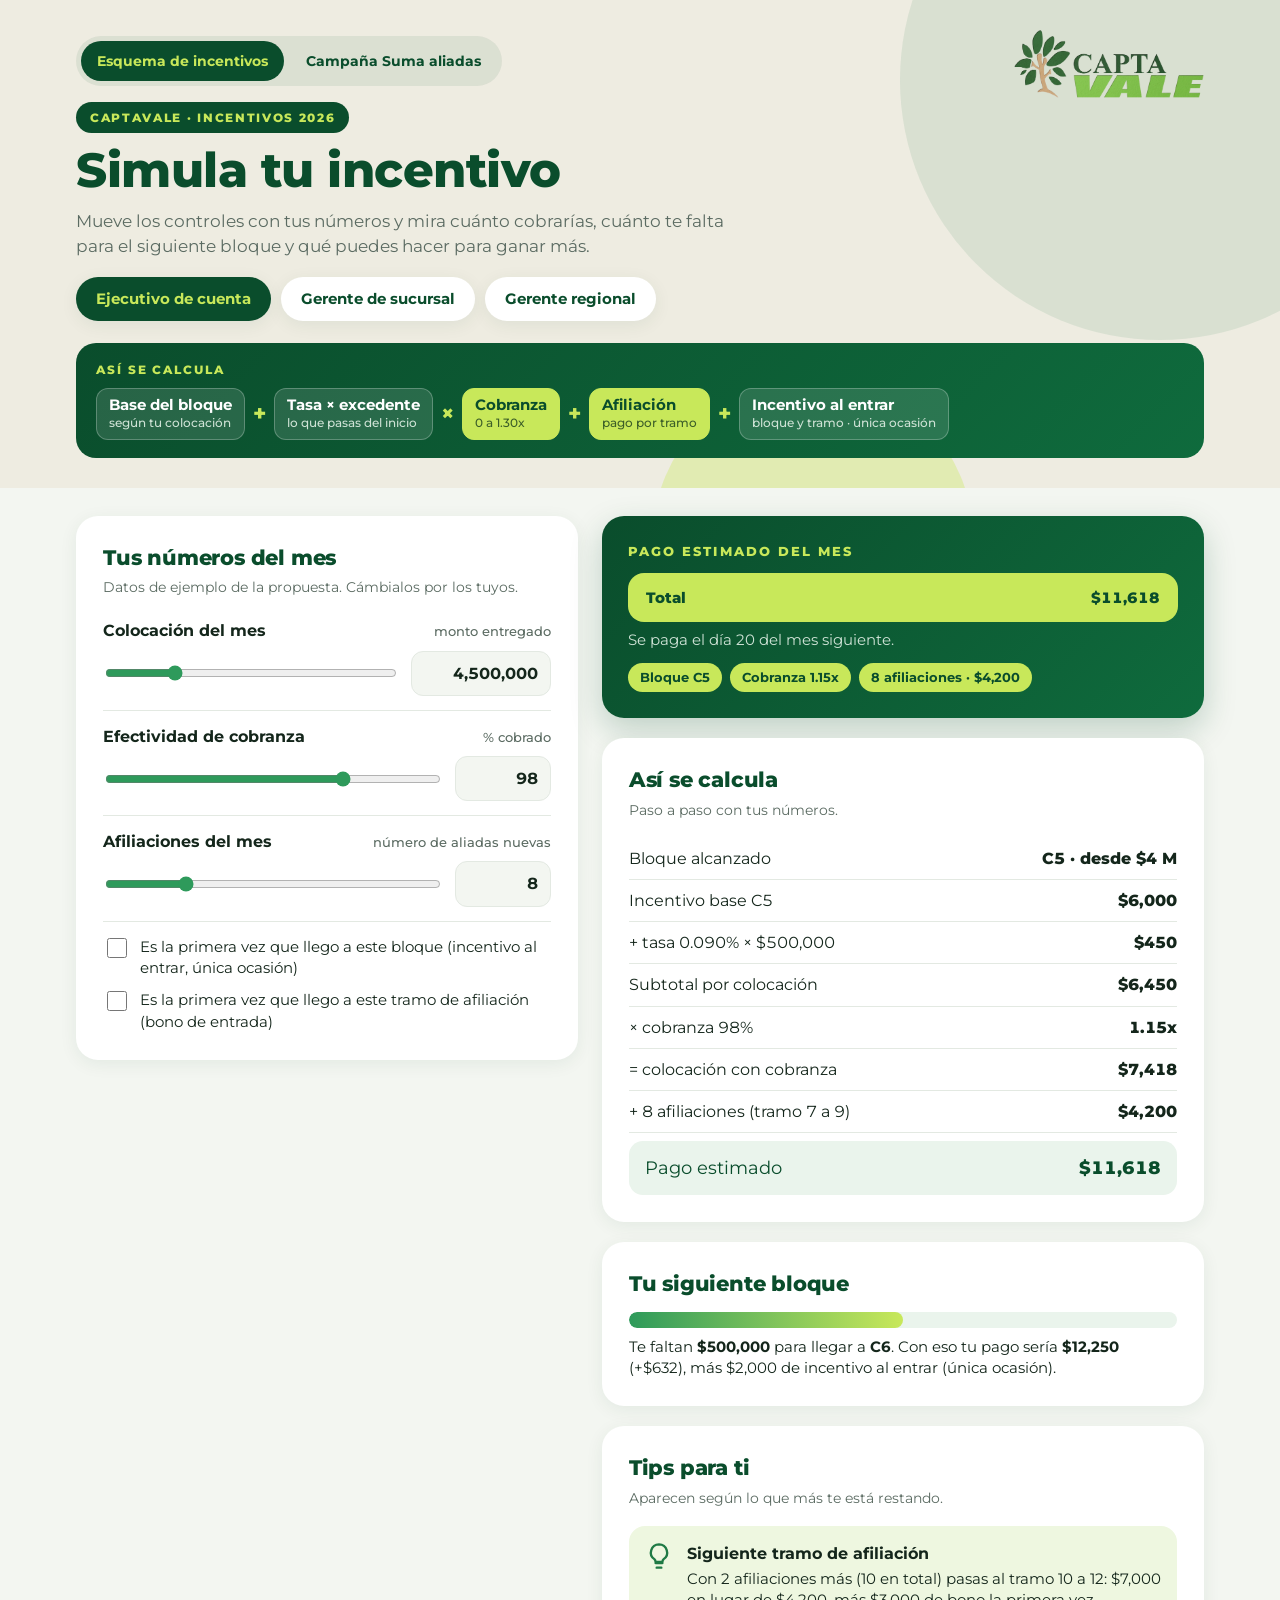
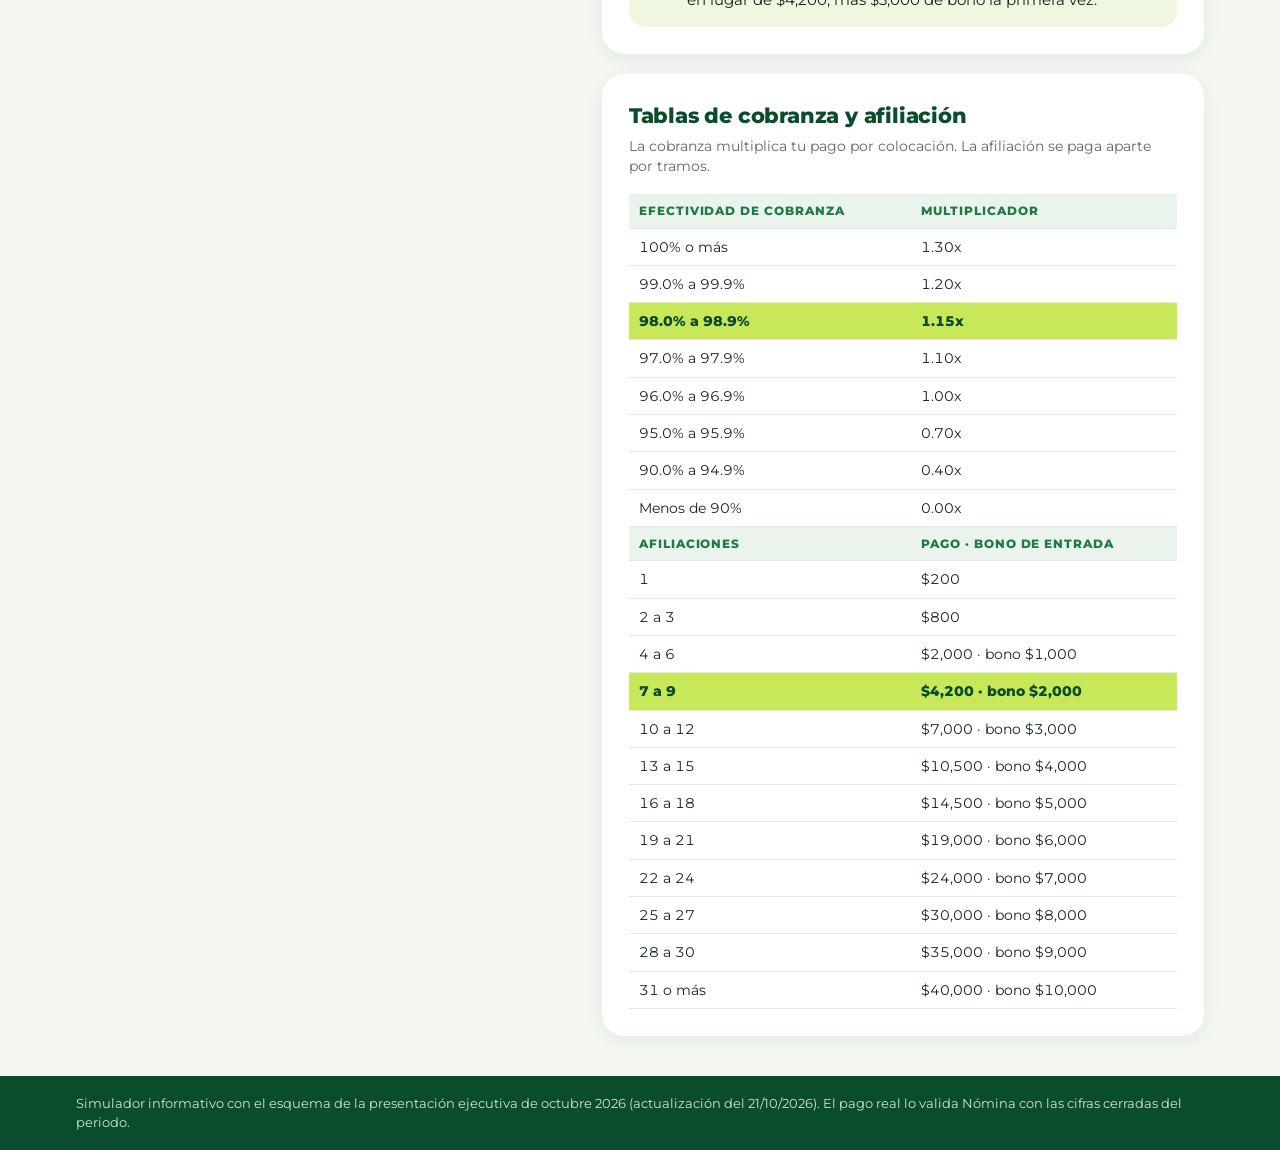
==== commit 30ae8094: "Agrega versiones Ejecutivo+Gerente y solo Ejecutivo; renombra salto e incluye aviso de viaje - ejecu" ====
--- a/index.html
+++ b/index.html
@@ -108,7 +108,7 @@
   const num = n => n.toLocaleString('en-US');
 
   // ---------------- Tablas del esquema (presentación ejecutiva, octubre 2026)
-  // Colocación: base del bloque + tasa marginal × excedente; "entra" = incentivo/salto al entrar al bloque (una vez).
+  // Colocación: base del bloque + tasa marginal × excedente; "entra" = incentivo al entrar al bloque (única ocasión).
   const EJ = {
     code:'C', step:1e6, period:'mes',
     base:[250,1000,2000,3500,6000,7000,8000,11000,13000,15000,16000,20000,22000,24000,26000,35000],
@@ -125,7 +125,9 @@
     code:'B', step:15e6, period:'trimestre',
     base:[5000,7750,11150,15050,19600,24650,30350,36550,43400,50900,58900,67550,76850,86800,97400,108500,120250,132650,145700,159400,173750],
     tasa:[.00015,.00016,.00016,.00017,.00017,.00018,.00018,.00019,.00020,.00020,.00021,.00022,.00023,.00024,.00024,.00025,.00026,.00027,.00028,.00029,.00030],
-    entra:[0,500,1000,1500,2000,2500,3000,3500,4000,4500,5000,5500,6000,6500,7000,7500,8000,8500,9000,9500,10000]
+    // El salto de la tabla regional ($0 a $10,000) ya está incluido en la base de cada bloque: no se paga aparte.
+    salto:[0,500,1000,1500,2000,2500,3000,3500,4000,4500,5000,5500,6000,6500,7000,7500,8000,8500,9000,9500,10000],
+    entra:null
   };
   // Multiplicador de cobranza (igual para los tres niveles)
   const EFF = [[100,'100% o más',1.30],[99,'99.0% a 99.9%',1.20],[98,'98.0% a 98.9%',1.15],[97,'97.0% a 97.9%',1.10],
@@ -144,21 +146,21 @@
   const ROLES = {
     ej:{tbl:EJ, af:AF_EJ, title:'Tus números del mes', col:'Colocación del mes', colSmall:'monto entregado', colMax:20e6, colStep:50000,
         afTxt:'Afiliaciones del mes', afSmall:'número de aliadas nuevas', afMax:35,
-        hero:'Pago estimado del mes', firstTxt:'Es la primera vez que llego a este bloque (incentivo al entrar)',
+        hero:'Pago estimado del mes', firstTxt:'Es la primera vez que llego a este bloque (incentivo al entrar, única ocasión)',
         sample:{col:4500000,cob:98,afN:8,rent:25,aud:96}},
     ge:{tbl:GE, af:AF_GE, title:'Los números de tu sucursal', col:'Colocación de la sucursal', colSmall:'suma de tus ejecutivos en el mes', colMax:40e6, colStep:100000,
         afTxt:'Afiliaciones de la sucursal', afSmall:'suma de tus ejecutivos en el mes', afMax:120,
-        hero:'Pago estimado del mes', firstTxt:'Es la primera vez que la sucursal llega a este bloque (salto al entrar)',
+        hero:'Pago estimado del mes', firstTxt:'Es la primera vez que la sucursal llega a este bloque (incentivo al entrar, única ocasión)',
         sample:{col:10500000,cob:97,afN:25,rent:25,aud:96}},
     re:{tbl:RE, af:AF_RE, title:'Los números de tu región', col:'Colocación del trimestre', colSmall:'suma de 3 meses de la región', colMax:330e6, colStep:500000,
         afTxt:'Afiliaciones de la región', afSmall:'suma del trimestre', afMax:800,
-        hero:'Pago estimado del trimestre', firstTxt:'Es la primera vez que la región llega a este bloque (salto al entrar)',
+        hero:'Pago estimado del trimestre', firstTxt:'',
         sample:{col:125000000,cob:99,afN:250,rent:16,aud:96}}
   };
 
   const FORMULA = {
-    ej:[['Base del bloque','según tu colocación',0],'+',['Tasa × excedente','lo que pasas del inicio',0],'×',['Cobranza','0 a 1.30x',1],'+',['Afiliación','pago por tramo',1],'+',['Bonos de entrada','bloque y tramo, una vez',0]],
-    ge:[['Base del bloque','colocación de la sucursal',0],'+',['Tasa × excedente','lo que pasa del inicio',0],'×',['Cobranza','0 a 1.30x',1],'+',['Afiliación','pago por tramo',1],'→',['Candados','rentabilidad y auditoría',0]],
+    ej:[['Base del bloque','según tu colocación',0],'+',['Tasa × excedente','lo que pasas del inicio',0],'×',['Cobranza','0 a 1.30x',1],'+',['Afiliación','pago por tramo',1],'+',['Incentivo al entrar','bloque y tramo · única ocasión',0]],
+    ge:[['Base del bloque','colocación de la sucursal',0],'+',['Tasa × excedente','lo que pasa del inicio',0],'×',['Cobranza','0 a 1.30x',1],'+',['Afiliación','pago por tramo',1],'+',['Incentivo al entrar','única ocasión',0],'→',['Candados','rentabilidad y auditoría',0]],
     re:[['Base del bloque','colocación del trimestre',0],'+',['Tasa × excedente','lo que pasa del inicio',0],'×',['Cobranza','0 a 1.30x',1],'+',['Afiliación','pago por tramo',1],'→',['Candados','rentabilidad y auditoría',0]]
   };
   let role = 'ej';
@@ -182,6 +184,7 @@
     $('rentField').hidden = r === 'ej';
     $('audField').hidden = r === 'ej';
     $('oldWrap').hidden = r !== 'ge';
+    $('firstBlockWrap').hidden = r === 're';
     $('firstBlockTxt').textContent = R.firstTxt;
     const s = R.sample;
     setVal('col', s.col); setVal('cob', s.cob); setVal('afN', s.afN); setVal('rent', s.rent); setVal('aud', s.aud);
@@ -211,7 +214,7 @@
   const TIPS_COB = ['Llama o visita 2 días antes de cada vencimiento, sobre todo en el primer pago.',
                     'Revisa tu cartera cada día: un atraso de 1 día se arregla hoy.',
                     'Antes de colocar, valida domicilio, referencias y cuánto puede pagar la aliada.'];
-  const TIPS_AF = ['Busca en tiendas, venta por catálogo y emprendedoras de tu zona.',
+  const TIPS_AF = ['Pide recomendaciones a tus aliadas de personas que trabajan con vales.',
                    'Pide referidas a tus mejores aliadas: una aliada que paga bien recomienda a otras igual.',
                    'Mide tu avance cada semana; no esperes al día 30.'];
   const TIPS_GE_AF = ['Revisa cada semana el avance de afiliación de cada ejecutivo.',
@@ -241,7 +244,7 @@
     const tr = afTramo(AF, afN), afPay = tr ? tr[2] : 0;
     lines.push(['+ ' + num(afN) + ' afiliaciones' + (tr ? ' (tramo ' + afLabel(tr) + ')' : ''), fmt(afPay)]);
     let entra = 0, bonoAf = 0;
-    if ($('firstBlock').checked && t.entra[i]){ entra = t.entra[i]; lines.push(['+ ' + (role==='ej'?'incentivo':'salto') + ' al entrar a ' + code + ' (una vez)', fmt(entra)]); }
+    if ($('firstBlock').checked && t.entra && t.entra[i]){ entra = t.entra[i]; lines.push(['+ incentivo al entrar a ' + code + ' (única ocasión)', fmt(entra)]); }
     if ($('firstAf').checked && tr && tr[3]){ bonoAf = tr[3]; lines.push(['+ bono de entrada al tramo (una vez)', fmt(bonoAf)]); }
     const gross = colPart + afPay + entra + bonoAf;
 
@@ -285,7 +288,8 @@
       const gain = candadosOk ? nextCol - colPart : 0;
       const nextTotal = candadosOk ? nextCol + afPay : 0;
       $('nextTxt').innerHTML = `Te faltan <b>${fmt(falta)}</b> para llegar a <b>${t.code}${i+2}</b>. Con eso tu pago sería <b>${fmt(nextTotal)}</b> (${gain >= 0 ? '+' : ''}${fmt(gain)})` +
-        (t.entra[i+1] ? `, más ${fmt(t.entra[i+1])} ${role==='ej'?'de incentivo al entrar':'de salto al entrar'} la primera vez.` : '.');
+        (t.entra && t.entra[i+1] ? `, más ${fmt(t.entra[i+1])} de incentivo al entrar (única ocasión).` : '.')
+        + (t.salto ? ` La base de ${t.code}${i+2} ya incluye un salto de ${fmt(t.salto[i+1])}.` : '');
       $('barWrap').setAttribute('aria-label', 'Llevas ' + Math.round(into*100) + '% del bloque ' + code);
       if (into >= 0.75) tips.push(['tip', 'Estás muy cerca del siguiente bloque', `Solo te faltan ${fmt(falta)} para ${t.code}${i+2}. Subir de bloque vale más que crecer dentro del bloque.`]);
     }
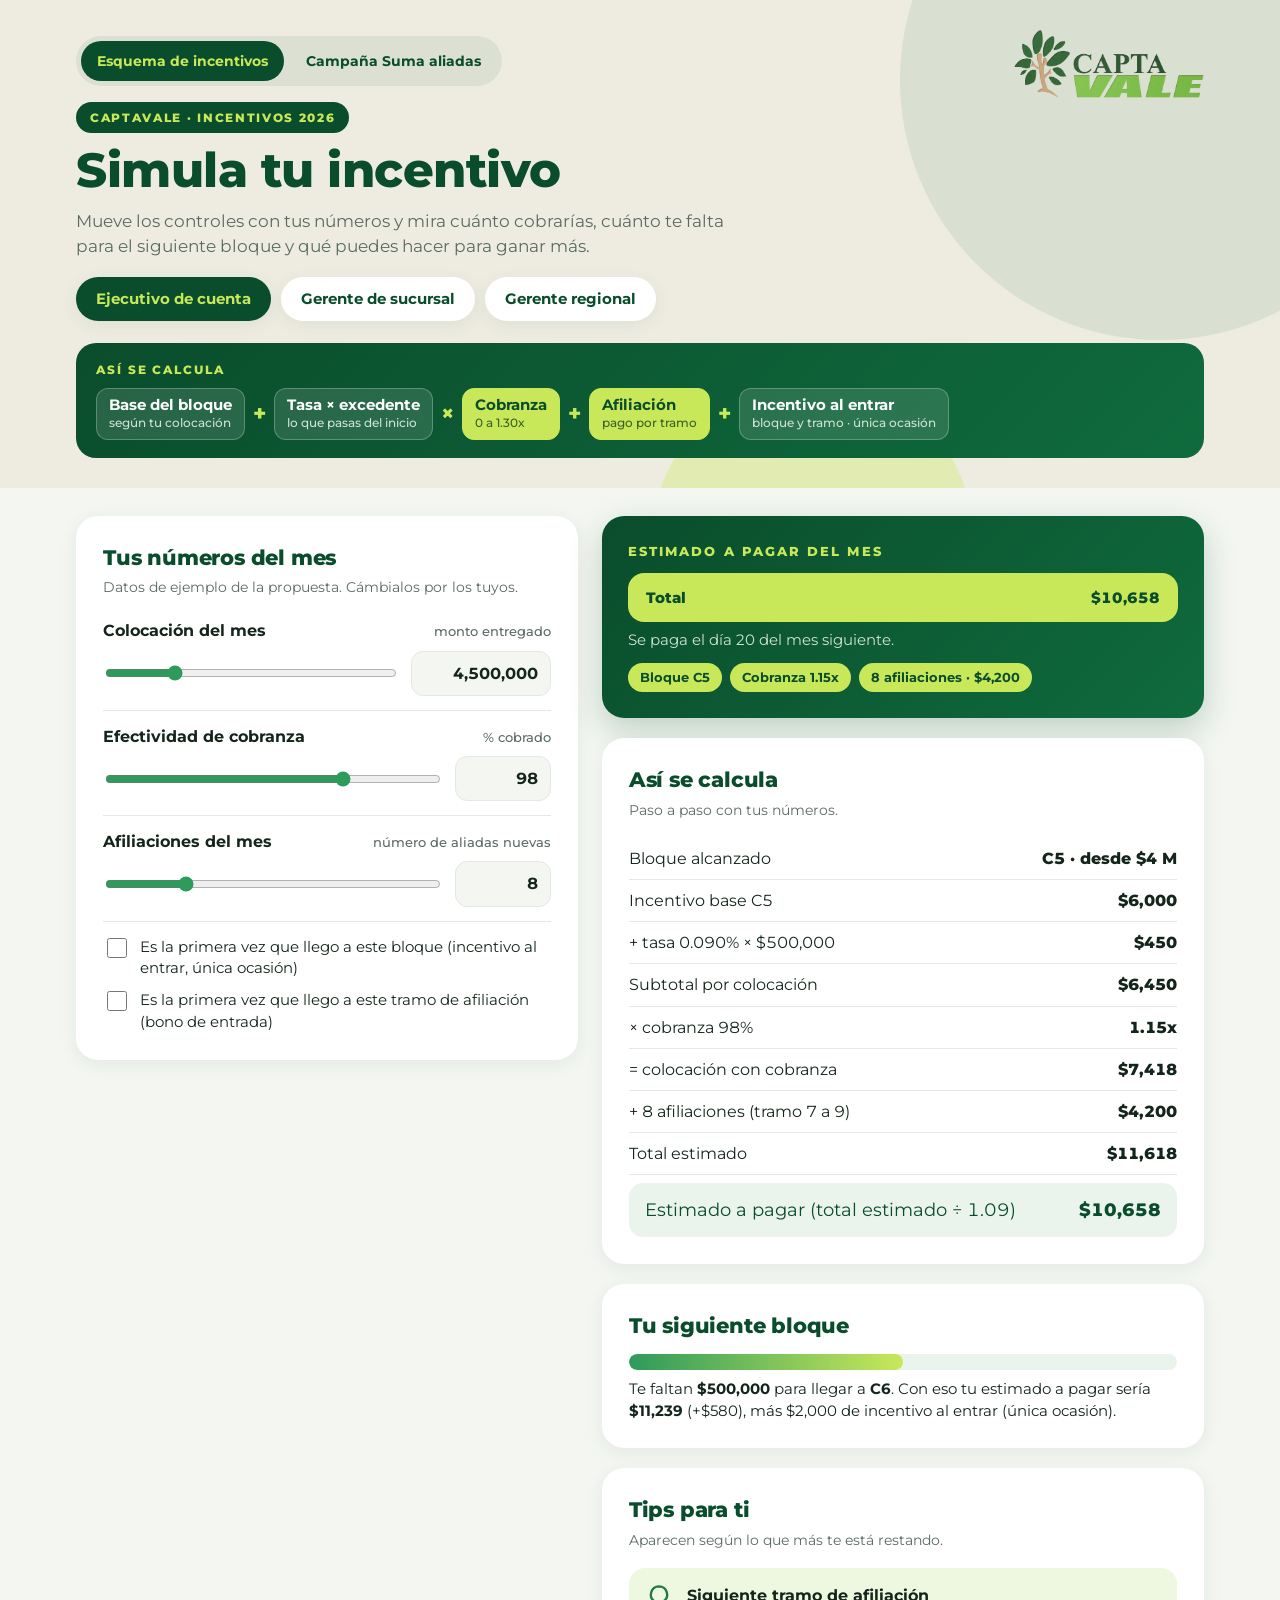
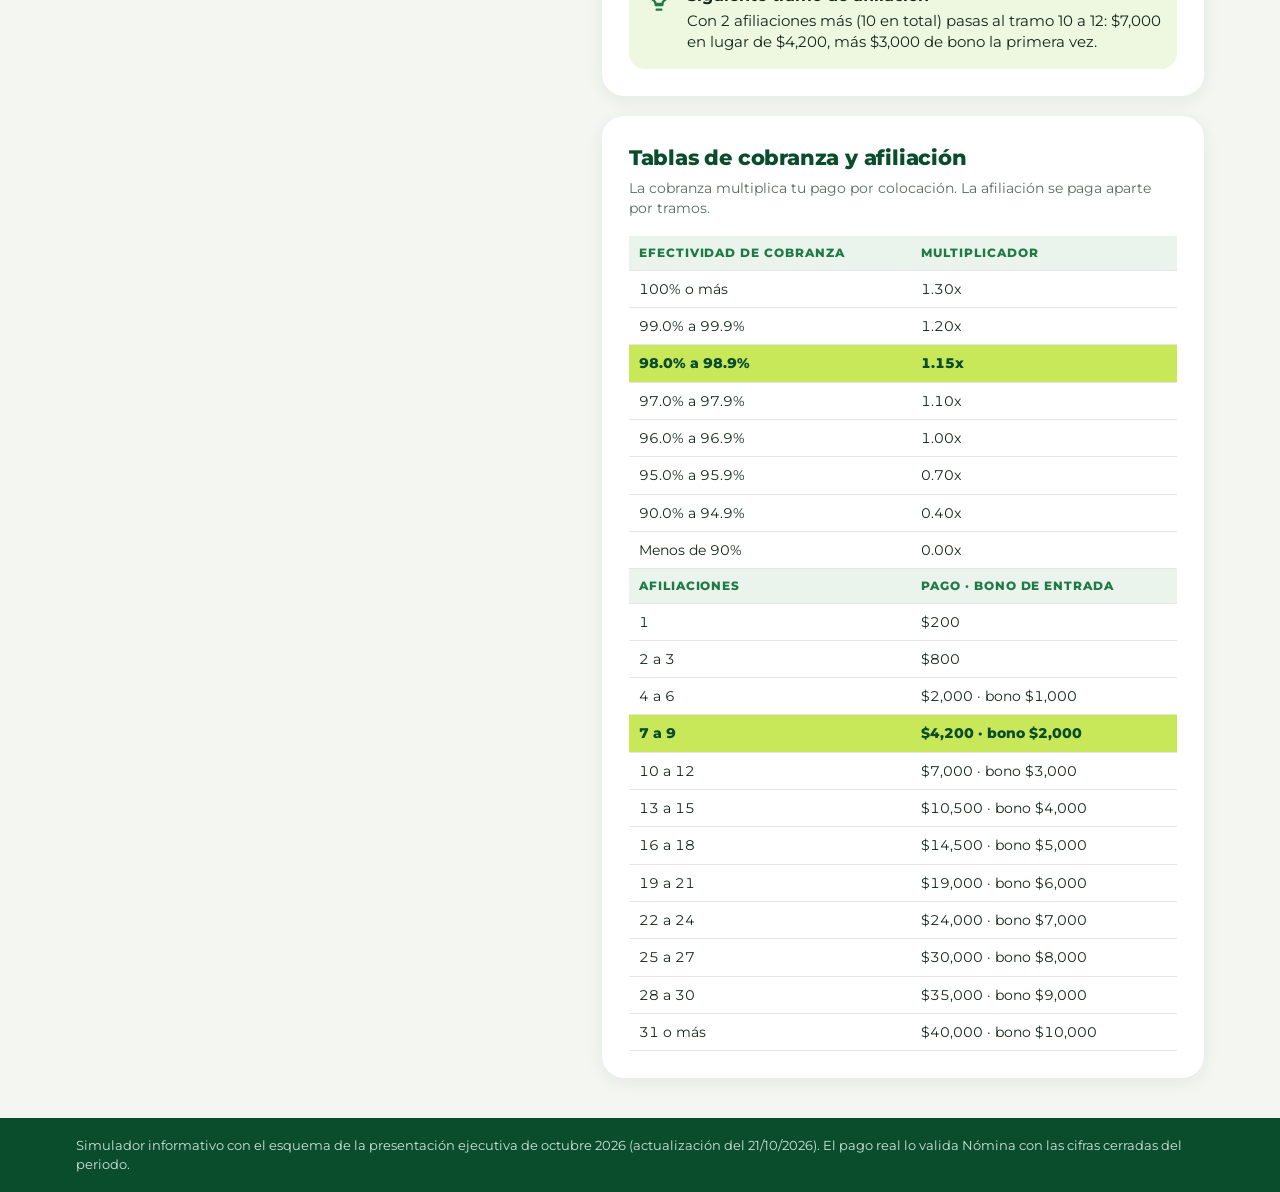
==== commit 06d81031: "Simulador completo: estimado a pagar (÷ 1.09) para Ejecutivo y Gerente de sucursal; Regional sin cam" ====
--- a/index.html
+++ b/index.html
@@ -66,7 +66,7 @@
 
     <section class="result" aria-live="polite">
       <div class="hero">
-        <span class="lbl" id="heroLbl">Pago estimado del mes</span>
+        <span class="lbl" id="heroLbl">Estimado a pagar del mes</span>
         <div class="totalbox"><span id="totLbl">Total</span><span class="big" id="total">$0</span></div>
         <span class="sub" id="heroSub"></span>
         <div class="pills" id="pills"></div>
@@ -103,6 +103,9 @@
 <script>
 (function(){
   const fmt = v => '$' + Math.round(v).toLocaleString('en-US');
+  // Ejecutivo y Gerente de sucursal: el total estimado se divide entre DIVISOR para obtener el estimado a pagar.
+  // El Gerente regional no lleva esta división.
+  const DIVISOR = 1.09;
   const fmtM = v => '$' + (v/1e6).toLocaleString('en-US',{maximumFractionDigits:2}) + ' M';
   const pct = v => (Math.round(v*1000)/10).toString().replace(/\.0$/,'') ;
   const num = n => n.toLocaleString('en-US');
@@ -146,11 +149,11 @@
   const ROLES = {
     ej:{tbl:EJ, af:AF_EJ, title:'Tus números del mes', col:'Colocación del mes', colSmall:'monto entregado', colMax:20e6, colStep:50000,
         afTxt:'Afiliaciones del mes', afSmall:'número de aliadas nuevas', afMax:35,
-        hero:'Pago estimado del mes', firstTxt:'Es la primera vez que llego a este bloque (incentivo al entrar, única ocasión)',
+        hero:'Estimado a pagar del mes', firstTxt:'Es la primera vez que llego a este bloque (incentivo al entrar, única ocasión)',
         sample:{col:4500000,cob:98,afN:8,rent:25,aud:96}},
     ge:{tbl:GE, af:AF_GE, title:'Los números de tu sucursal', col:'Colocación de la sucursal', colSmall:'suma de tus ejecutivos en el mes', colMax:40e6, colStep:100000,
         afTxt:'Afiliaciones de la sucursal', afSmall:'suma de tus ejecutivos en el mes', afMax:120,
-        hero:'Pago estimado del mes', firstTxt:'Es la primera vez que la sucursal llega a este bloque (incentivo al entrar, única ocasión)',
+        hero:'Estimado a pagar del mes', firstTxt:'Es la primera vez que la sucursal llega a este bloque (incentivo al entrar, única ocasión)',
         sample:{col:10500000,cob:97,afN:25,rent:25,aud:96}},
     re:{tbl:RE, af:AF_RE, title:'Los números de tu región', col:'Colocación del trimestre', colSmall:'suma de 3 meses de la región', colMax:330e6, colStep:500000,
         afTxt:'Afiliaciones de la región', afSmall:'suma del trimestre', afMax:800,
@@ -261,11 +264,18 @@
       }
     }
 
-    $('total').textContent = fmt(total);
+    const div = role === 're' ? 1 : DIVISOR;
+    const aPagar = total / div;
+    $('total').textContent = fmt(aPagar);
     $('heroSub').textContent = role === 're'
       ? 'Se paga al cierre del trimestre. Bono anual de 3 meses de sueldo si la región supera 20% de rentabilidad (con EBITDA Capta cumpliendo al 85%).'
       : (role === 'ge' ? 'Si tienes varias sucursales, cobras la suma de todas.' : 'Se paga el día 20 del mes siguiente.');
-    lines.push(['Pago estimado', fmt(total), 't']);
+    if (role === 're') {
+      lines.push(['Pago estimado', fmt(total), 't']);
+    } else {
+      lines.push(['Total estimado', fmt(total), 'b']);
+      lines.push(['Estimado a pagar (total estimado ÷ ' + DIVISOR.toFixed(2) + ')', fmt(aPagar), 't']);
+    }
     $('breakdown').innerHTML = lines.map(l => `<div class="line${l[2]==='t'?' total':''}${l[2]==='m'?' muted':''}"><span>${l[0]}</span><span>${l[1]}</span></div>`).join('');
 
     // pills
@@ -287,7 +297,7 @@
       const nextCol = t.base[i+1] * cm;
       const gain = candadosOk ? nextCol - colPart : 0;
       const nextTotal = candadosOk ? nextCol + afPay : 0;
-      $('nextTxt').innerHTML = `Te faltan <b>${fmt(falta)}</b> para llegar a <b>${t.code}${i+2}</b>. Con eso tu pago sería <b>${fmt(nextTotal)}</b> (${gain >= 0 ? '+' : ''}${fmt(gain)})` +
+      $('nextTxt').innerHTML = `Te faltan <b>${fmt(falta)}</b> para llegar a <b>${t.code}${i+2}</b>. Con eso tu ${role === 're' ? 'pago' : 'estimado a pagar'} sería <b>${fmt(nextTotal / div)}</b> (${gain >= 0 ? '+' : ''}${fmt(gain / div)})` +
         (t.entra && t.entra[i+1] ? `, más ${fmt(t.entra[i+1])} de incentivo al entrar (única ocasión).` : '.')
         + (t.salto ? ` La base de ${t.code}${i+2} ya incluye un salto de ${fmt(t.salto[i+1])}.` : '');
       $('barWrap').setAttribute('aria-label', 'Llevas ' + Math.round(into*100) + '% del bloque ' + code);
